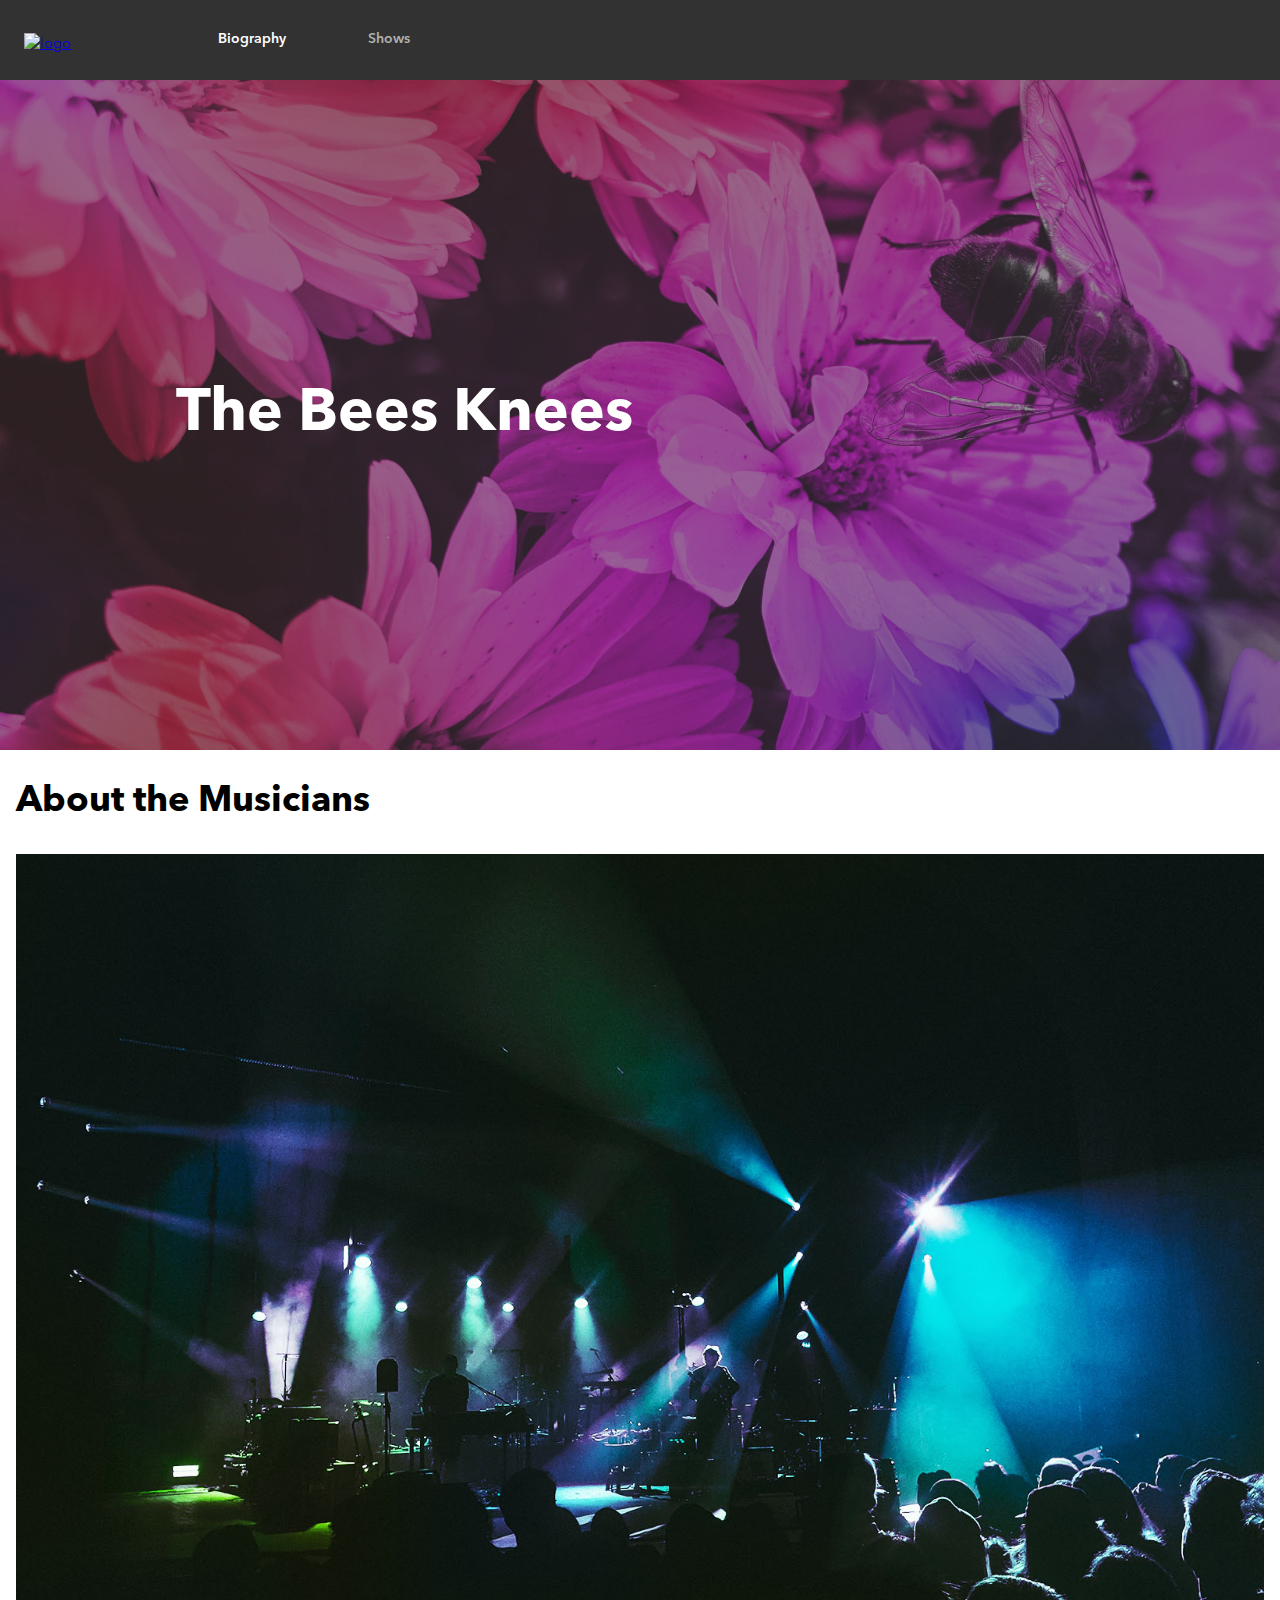
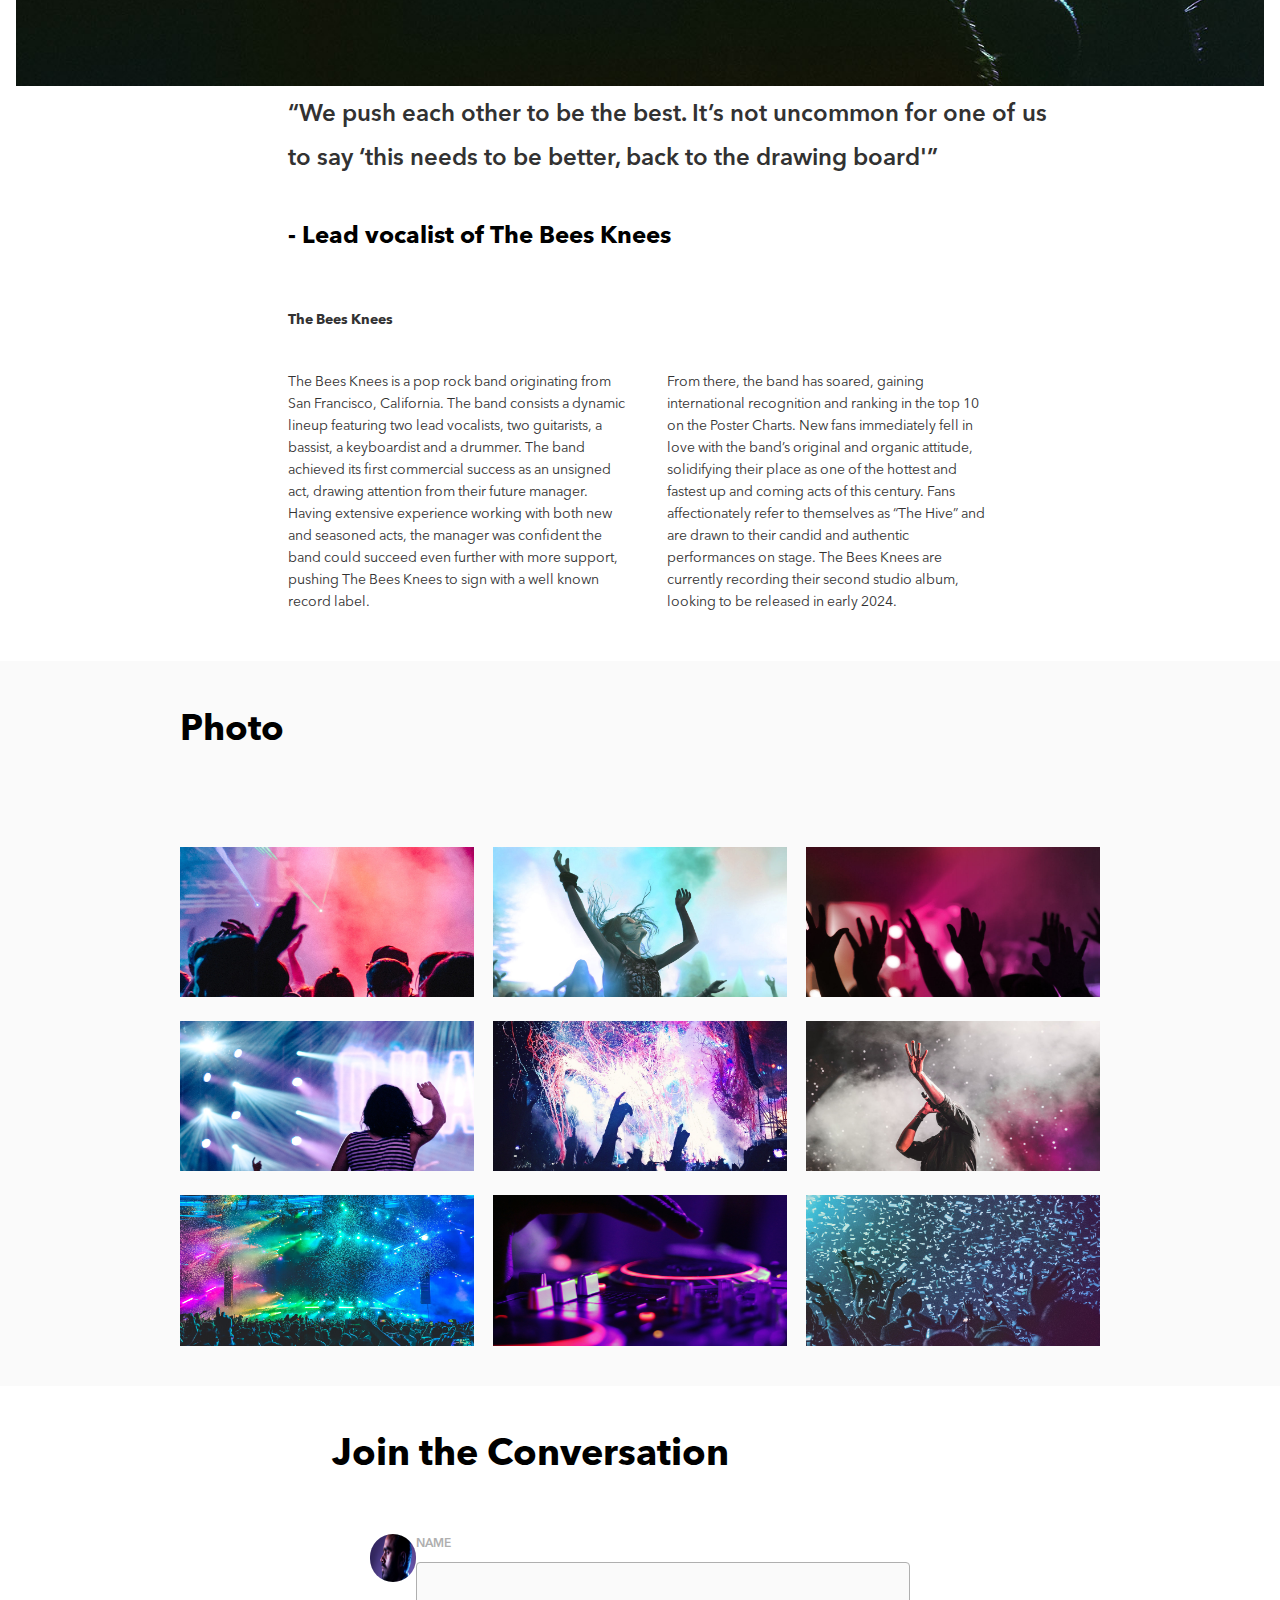
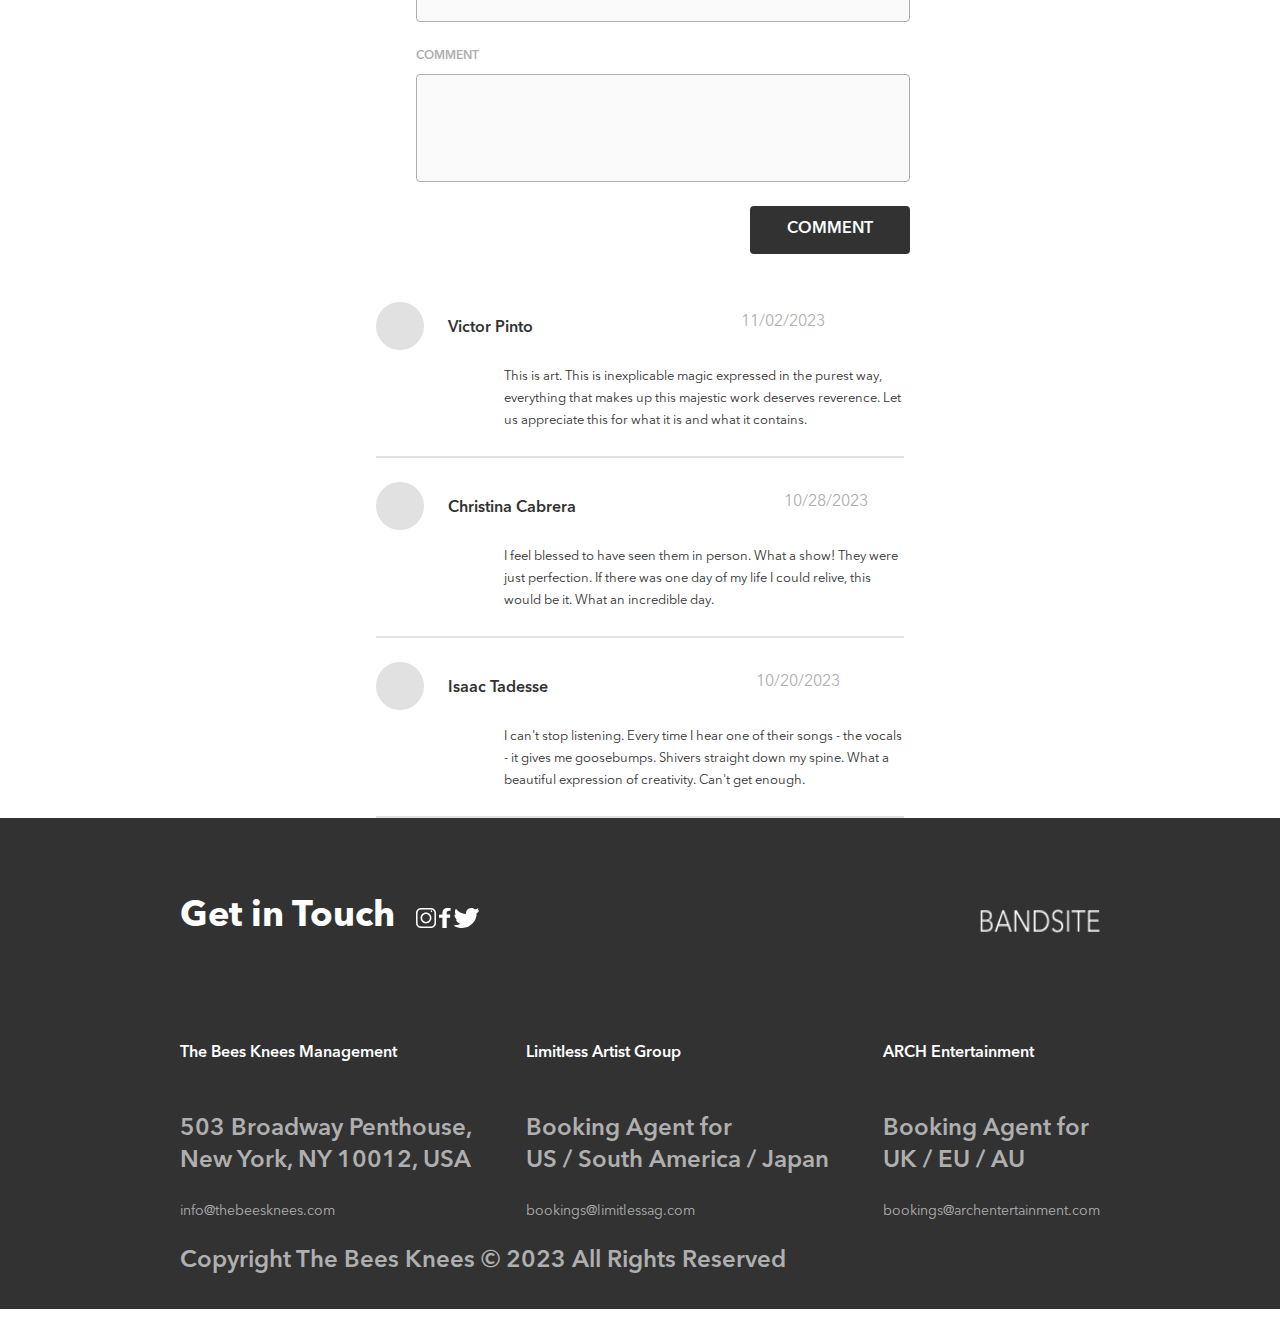
==== index.html @ bfeff634 "index page modified" ====
<!DOCTYPE html>
<html lang="en">
<head>
    <meta charset="UTF-8">
    <meta name="viewport" content="width=device-width, initial-scale=1.0">
    <link rel="stylesheet" href="./Styles/bio.css">
    <title>BANDSITE</title>
</head>
<body>
<!--nav content starts-->
<header class="header">
    <div class="header__navbar">
        <a href="./index.html" class="header__navbar-logo">
            <img class="header__navbar-image" src="./assets/logo/Logo-bandsite.png" alt="logo">
        </a>  
        <ul class="header__nav-list">
            <li class="header__nav-list--item">
                <a class="header__nav-list--link" id="active" href="./index.html">Biography</a>
            </li>                    
           <li class="header__nav-list--item">
                <a class="header__nav-list--link" href="./pages/shows.html">Shows</a>
            </li>           
        </ul>
    </div>
</header>  
<!--nav content ends-->
<!-- Hero Section Starts-->
    <section class="hero">
        <div class="hero__container">
            <h1 class="hero__tittle">The Bees Knees</h1> 
        </div>
    </section>
    <!-- Hero Section Ends-->

    <!--About the Musicians starts-->
    <article class="about">   
        <h2 class="about__tittle">About the Musicians</h2>
        <div class="about__image-box">
            <img class="about__image" src="./Assets/Images/band.jpg" alt="band in concert">
        </div>
        <h3 class="about__quote">“We push each other to be the best. It’s not uncommon for one of us to say ‘this needs to be better, back to the drawing
            board'”</h3>
        <h3 class="about__quote-author"> - Lead vocalist of The Bees Knees</h3> 
        <h3 class="about__main">The Bees Knees</h3>
        <div class="about__story-box">
            <h4 class="about__story-one">The Bees Knees is a pop rock band originating from San Francisco, California. The band consists a dynamic lineup
                featuring two lead vocalists, two guitarists, a bassist, a keyboardist and a drummer. The band achieved its first
                commercial success as an unsigned act, drawing attention from their future manager. Having extensive experience working
                with both new and seasoned acts, the manager was confident the band could succeed even further with more support,
                pushing The Bees Knees to sign with a well known record label.</h3>
            
            <h4 class="about__story-two">From there, the band has soared, gaining international recognition and ranking in the top 10 on the Poster Charts. New
                fans immediately fell in love with the band’s original and organic attitude, solidifying their place as one of the
                hottest and fastest up and coming acts of this century. Fans affectionately refer to themselves as “The Hive” and are
                drawn to their candid and authentic performances on stage. The Bees Knees are currently recording their second studio
                album, looking to be released in early 2024.</h3>
        </div> 
    </article>
    <!--About the Musicians ends-->

    <!--Photo photo Starts-->
    <section class="photo">
            <h2 class="photo__header">Photo</h2>
            <div class="photo__pics">
                <img class="photo__pics-item" src="./Assets/Images/Photo-gallery-1.jpg" alt="image 1">
                <img class="photo__pics-item" src="./Assets/Images/Photo-gallery-2.jpg" alt="image 2">
                <img class="photo__pics-item" src="./Assets/Images/Photo-gallery-3.jpg" alt="image 3">
                <img class="photo__pics-item" src="./Assets/Images/Photo-gallery-4.jpg" alt="image 4">
                <img class="photo__pics-item" src="./Assets/Images/Photo-gallery-5.jpg" alt="image 5">
                <img class="photo__pics-item" src="./Assets/Images/Photo-gallery-6.jpg" alt="image 6">
                <img class="photo__pics-item" src="./Assets/Images/Photo-gallery-7.jpg" alt="image 7">
                <img class="photo__pics-item" src="./Assets/Images/Photo-gallery-8.jpg" alt="image 8">
                <img class="photo__pics-item" src="./Assets/Images/Photo-gallery-9.jpg" alt="image 9">
              </div>
    </section>
    <!--Photo photo Ends-->

    <!-- comment-content-start -->

    <section class="comment">
        <h1 class="comment__title">Join the Conversation</h1>
        <div class="comment__name-box">  
            <img class="comment__photo" src="./Assets/Images/Mohan-muruge.jpg" alt="">
                <form class="comment__input-box">        
                    <h4 class="comment__input-box--text">NAME</h4>
                        <textarea class="comment__text-box comment__text-box--one"  name="name" rows="10" cols="50" placeholder="Enter your name">   
                        </textarea>         
                    <h4 class="comment__input-box--text">COMMENT</h4>                   
                        <textarea class="comment__text-box comment__text-box--two" name="comment" rows="10" cols="50" placeholder="Add a new comment">                          
                        </textarea>              
                    <button class="comment__button">COMMENT</button>              
                </form>
            </div>  
            <div class="comment__section"></div>
        </section>

    <!-- comment-content-end -->

    <!--Footer starts-->
    <footer class="footer">
        <div class="footer__main">
            <h2 class="footer__tittle"> Get in Touch </h2>

            <div class="footer__icon">
                <a href="www.instagram.com"><img src="./Assets/Icons/SVG/Icon-instagram.svg" alt="instagram"></a>
                <a href="www.facebook.com"><img src="./Assets/Icons/SVG/Icon-facebook.svg" alt="facebook"></a>
                <a href="www.twitter.com"><img src="./Assets/Icons/SVG/Icon-twitter.svg" alt="twitter"></a>
            </div>
            <a href="./index.html"><img class="footer__logo" src="./Assets/Logo/Logo-bandsite.png" alt="Bandsite Logo"></a>
        </div>
        <section class="footer__contact-box">
            <div class="footer__contact--details">
                <h3 class="footer__contact--details__name">The Bees Knees Management</h3> 
                <h3 class="footer__contact--details__address">503 Broadway Penthouse,<br>New York, NY 10012, USA</h3>
                <a class="footer__contact--details__email" href="mailto:info@thebeesknees.com">info@thebeesknees.com</a>
            </div>
         
            <div class="footer__contact--details">
                <h3 class="footer__contact--details__name">Limitless Artist Group</h3> 
                <h3 class="footer__contact--details__address">Booking Agent for<br>US / South America / Japan</h3>
                <a class="footer__contact--details__email" href="mailto:bookings@limitlessag.com">bookings@limitlessag.com</a>
            </div>

            <div class="footer__contact--details">
                <h3 class="footer__contact--details__name">ARCH Entertainment</h3> 
                <h3 class="footer__contact--details__address">Booking Agent for<br>UK / EU / AU</h3>
                <a class="footer__contact--details__email" href="mailto:bookings@archentertainment.com">bookings@archentertainment.com</a>
            </div>
        </section>
        <h3 class="footer__copyright">Copyright The Bees Knees © 2023 All Rights Reserved</h3>
    </footer>
    <!--Footer ends-->
        <script src="./scripts/index-page.js"></script>
</body>
</html>
---- Styles/bio.css ----
@font-face {
  font-family: "Avenir";
  src: url("./../Assets/Font/AvenirNextLTPro-Regular.otf") format("truetype");
  font-weight: 400;
}
@font-face {
  font-family: "Avenir";
  src: url("./../Assets/Font/AvenirNextLTPro-Demi.otf") format("truetype");
  font-weight: 600;
}
@font-face {
  font-family: "Avenir";
  src: url("./../Assets/Font/AvenirNextLTPro-Bold.otf") format("truetype");
  font-weight: 700;
}
.about {
  margin: 0 1rem;
}
.about__title {
  font-family: "Avenir";
  font-weight: 700;
  font-size: 1.5rem;
  padding: 1.5rem 1rem 1rem 1rem;
  line-height: 2rem;
}
.about__image-container {
  height: 45.2vw;
  margin: 0 0 1.5rem 0;
}
.about__image {
  height: 100%;
  width: 100%;
}
.about__quote {
  font-family: "Avenir";
  font-weight: "700";
  font-size: 0.875rem;
  line-height: 1.375rem;
  margin: 0 0 2rem 0;
}
.about__quote-author {
  font-family: "Avenir";
  font-weight: 400;
  margin: 0 0 2.5rem 0;
}
.about__main {
  font-family: "Avenir";
  font-weight: 600;
  font-size: 0.875rem;
  line-height: 1.375rem;
  margin: 0 0 1.5rem 0;
}
.about__story-one {
  font-family: "Avenir";
  font-weight: 400;
  line-height: 1.125rem;
  font-size: 0.8125rem;
  margin: 0 0 1.5rem 0;
}
.about__story-two {
  font-family: "Avenir";
  font-weight: 400;
  line-height: 1.125rem;
  font-size: 0.8125rem;
  margin: 0 0 2.5rem 0;
}

@media (min-width: 768px) {
  .about {
    margin: 0 1rem;
  }
  .about__title {
    font-family: "Avenir";
    color: #323232;
    font-weight: 700;
    font-size: 2.25rem;
    padding: 1.5rem 1rem 1rem 1rem;
  }
  .about__image-container {
    height: 46.8vw;
    margin: 0 0 1.5rem 0;
  }
  .about__quote {
    font-family: "Avenir";
    font-weight: "700";
    font-size: 1.5rem;
    color: #323232;
    line-height: 2.75rem;
    margin: 0 0 2rem 0;
  }
  .about__quote-author {
    font-family: "Avenir";
    font-weight: 600;
    margin: 0 0 2.5rem 0;
  }
  .about__main {
    font-family: "Avenir";
    font-weight: 700;
    color: #323232;
    margin: 0rem 0rem 1.5rem 0rem;
  }
  .about__story-box {
    display: flex;
  }
  .about__story-one {
    font-family: "Avenir";
    font-weight: 400;
    line-height: 1.375rem;
    font-size: 0.875rem;
    color: #323232;
    margin: 0 1.5rem 2.5rem 0;
  }
  .about__story-two {
    font-family: "Avenir";
    font-weight: 400;
    line-height: 1.375rem;
    font-size: 0.875rem;
    color: #323232;
    margin: 0 0 2.5rem 0;
  }
}
@media (min-width: 1280px) {
  .about {
    margin: 0 1rem;
  }
  .about__title {
    font-family: "Avenir";
    font-weight: 700;
    font-size: 2.25rem;
    padding: 3rem 0rem 3rem 10rem;
  }
  .about__image-container {
    height: 32.1vw;
    margin: 0 17rem 3.5rem 17rem;
  }
  .about__quote {
    font-family: "Avenir";
    font-weight: "700";
    font-size: 1.5rem;
    line-height: 2.75rem;
    margin: 0 0 2.5rem 17rem;
    width: 60vw;
  }
  .about__quote-author {
    font-family: "Avenir";
    font-weight: 700;
    margin: 0 0 3.5rem 17rem;
  }
  .about__main {
    font-family: "Avenir";
    font-weight: 700;
    margin: 0 0 2.5rem 17rem;
  }
  .about__story-box {
    display: flex;
    margin: 0rem 17rem 3rem 17rem;
  }
  .about__story-one {
    font-family: "Avenir";
    font-weight: 400;
    line-height: 1.375rem;
    font-size: 0.875rem;
    margin: 0rem 2.5rem 0rem 0rem;
  }
  .about__story-two {
    font-family: "Avenir";
    font-weight: 400;
    line-height: 1.375rem;
    font-size: 0.875rem;
    margin: 0rem;
  }
}
html {
  box-sizing: border-box;
  font-size: 100%;
}

*,
*::before *::after {
  box-sizing: inherit;
}

body {
  margin: 0;
  padding: 0;
  font-family: "Avenir";
  font-size: 0.8125rem;
  line-height: 1.125rem;
  font-weight: 400;
}
@media (min-width: 768px) {
  body {
    margin: 0;
    padding: 0;
    font-family: "Avenir";
    font-size: 0.875rem;
    line-height: 22px;
    font-weight: 400;
  }
}

h1 {
  font-size: 1.5rem;
  line-height: 2rem;
  font-weight: 700;
}
@media (min-width: 768px) {
  h1 {
    font-size: 3.75rem;
    line-height: 4.25rem;
    font-weight: 700;
  }
}

h2 {
  font-size: 1.5rem;
  line-height: 2rem;
  font-weight: 700;
}
@media (min-width: 768px) {
  h2 {
    font-size: 2.25rem;
    line-height: 2.75rem;
    font-weight: 700;
  }
}

h3 {
  font-size: 0.875rem;
  line-height: 1.375rem;
  font-weight: 600;
}
@media (min-width: 768px) {
  h3 {
    font-size: 1.5rem;
    line-height: 2rem;
    font-weight: 600;
  }
}

footer {
  font-size: 0.8125rem;
  line-height: 1.125rem;
  font-weight: 400;
}
@media (min-width: 768px) {
  footer {
    font-size: 0.875rem;
    line-height: 1.25rem;
    font-weight: 400;
  }
}

.header__navbar {
  font-family: "Avenir";
  font-weight: 400;
  background-color: #323232;
  width: 100vw;
  height: 5rem;
  display: flex;
  flex-direction: column;
  justify-content: center;
  align-items: center;
}
.header__navbar-logo {
  margin-top: 1rem;
  display: flex;
  justify-content: center;
}
.header__navbar-image {
  width: 7.5rem;
  margin-top: 0.5rem;
}
.header__nav-list {
  list-style: none;
  display: flex;
  font-family: "Avenir";
  font-weight: 600;
  flex-direction: row;
  justify-content: space-around;
  margin-top: 0.5rem;
  width: 100%;
}
.header__nav-list--item {
  width: 50vw;
  text-align: center;
  border-bottom: 0.2125rem solid transparent;
}
.header__nav-list--item #active {
  color: #FFFFFF;
  border-bottom: 0.3 0.125rem solid #FFFFFF;
}
.header__nav-list--link {
  text-decoration: none;
  display: block;
  margin-top: 1.32rem;
  color: #AFAFAF;
}
.header__nav-list--link:hover {
  border-bottom: 0.3125rem solid #FFFFFF;
}

@media (min-width: 768px) {
  .header__navbar {
    flex-direction: row;
  }
  .header__navbar-logo {
    margin-top: 0rem;
  }
  .header__navbar-image {
    width: 7.5rem;
    margin-bottom: 0rem;
    margin-left: 1.5rem;
  }
  .header__nav-list {
    justify-content: left;
    align-items: center;
  }
  .header__nav-list--item {
    display: flex;
    align-items: center;
    text-align: center;
    height: 5rem;
    width: 5rem;
    margin-left: 3.5rem;
  }
  .header__nav-list--link {
    width: 5rem;
    display: block;
    margin-top: 0.7125rem;
    padding-top: 1.5rem;
    padding-bottom: 1.4rem;
    border-bottom: 0.413rem solid transparent;
  }
}
@media (min-width: 1280px) {
  .header--image {
    margin-left: 11.35rem;
    margin-right: 1.68rem;
  }
  .header__nav-list--item {
    margin-left: 1.77rem;
    margin-right: 1.79rem;
  }
  .header__nav-list--link {
    border-bottom: 0.47rem solid transparent;
  }
}
.footer {
  background-color: #323232;
  color: #FFFFFF;
  padding: 0 1rem;
  font-family: "Avenir";
  font-weight: 400;
  font-size: 0.8125rem;
  line-height: 1.125rem;
}
.footer__title {
  font-family: "Avenir";
  font-weight: 700;
  font-size: 1.5rem;
  line-height: 2rem;
  padding: 2rem 0 1.5rem 0;
}
.footer__icon {
  padding-bottom: 2rem;
}
.footer__icon-link {
  margin-right: 1.6rem;
}
.footer__logo {
  display: none;
}
.footer__contact--details__name {
  font-size: 0.875rem;
  line-height: 1.375rem;
  padding-bottom: 1.25rem;
}
.footer__contact--details__address, .footer__contact--details__email {
  color: #AFAFAF;
  text-decoration: none;
  margin-bottom: 1.25rem;
}
.footer__copyright {
  color: #AFAFAF;
  padding-bottom: 2rem;
}

@media (min-width: 768px) {
  .footer {
    padding: 0 1.5rem;
    font-size: 0.875rem;
    line-height: 1.25rem;
  }
  .footer__main {
    display: flex;
    justify-content: space-between;
    align-items: center;
  }
  .footer__tittle {
    font-size: 2.25rem;
    line-height: 2.75rem;
    padding: 3rem 0 3.5rem 0;
  }
  .footer__icon {
    padding: 0 8rem 0 0;
    position: relative;
  }
  .footer__icon-link {
    margin-right: 2rem;
  }
  .footer__logo {
    display: inherit;
    height: 1.5rem;
    width: 7.5rem;
  }
  .footer__contact-box {
    display: flex;
    justify-content: space-between;
  }
  .footer__contact--details__name {
    font-size: 1rem;
    line-height: 1.5rem;
    padding-bottom: 1.5rem;
  }
  .footer__contact--details__address {
    padding-bottom: 0.25rem;
  }
  .footer__contact--details__email {
    margin-bottom: 2.5rem;
  }
}
@media (min-width: 1280px) {
  .footer {
    padding: 0 11.25rem;
  }
  .footer__icon {
    padding-right: 30rem;
  }
}
.hero {
  width: 100vw;
  height: 12rem;
  background-image: url("./../Assets/Images/hero-bio.jpg");
  background-size: cover;
  background-position: center;
  background-repeat: no-repeat;
  display: flex;
  justify-content: left;
  align-content: center;
}
.hero__container {
  width: inherit;
  height: inherit;
  background-color: rgba(50, 50, 50, 0.5);
  display: flex;
  align-items: center;
}
.hero__tittle {
  font-size: 1.5rem;
  line-height: 2rem;
  padding: 1rem;
  color: #FFFFFF;
  width: 13rem;
}

@media (min-width: 768px) {
  .hero {
    height: 25rem;
  }
  .hero__tittle {
    font-size: 3.75rem;
    line-height: 4.25rem;
    width: 31.75rem;
  }
}
@media (min-width: 1280px) {
  .hero {
    height: 41.875rem;
  }
  .hero__tittle {
    padding-left: 11rem;
  }
}
.photo {
  background-color: #FAFAFA;
  padding: 0 1rem;
}
.photo__header {
  font-family: "Avenir";
  font-weight: 700;
  font-size: 1.5rem;
  line-height: 2rem;
  padding: 2rem 0 1rem 0;
}
.photo__pics {
  display: flex;
  flex-direction: column;
  padding-bottom: 1.5rem;
}
.photo__pics-item {
  height: 50.625vw;
  width: 100%;
  padding: 0.5rem 0;
}

@media (min-width: 768px) {
  .photo {
    padding: 0 1.5rem;
  }
  .photo__header {
    font-size: 2.25rem;
    line-height: 2.75rem;
    padding-bottom: 2rem;
  }
  .photo__pics {
    flex-direction: row;
    flex-wrap: wrap;
    justify-content: space-between;
    align-items: center;
  }
  .photo__pics-item {
    height: 16.40625vw;
    width: calc(33% - 10px);
    padding: 0 0 1.5rem 0;
  }
}
@media (min-width: 1280px) {
  .photo {
    padding: 0 11.25rem;
  }
  .photo__header {
    padding: 3rem 0 4rem 0;
  }
  .photo__pics {
    padding-bottom: 1rem;
  }
  .photo__pics-item {
    height: 11.7363vw;
  }
}
/* mobile-styling-start */
.comment {
  background-color: #FFFFFF;
  margin: 0 1rem 0 1rem;
}
.comment__title {
  font-family: "Avenir";
  font-weight: 700;
  font-size: 1.5rem;
  margin: 2rem 0 2.5rem;
}
.comment__photo {
  width: 3rem;
  height: 3rem;
  border-radius: 2rem;
  margin-top: 1rem;
  margin-right: 1rem;
}
.comment__name-box {
  display: flex;
  justify-content: space-between;
  border-bottom: 1px solid #E1E1E1;
  border-radius: 0.25rem;
}
.comment__input-box {
  display: flex;
  flex-direction: column;
}
.comment__input-box--text {
  font-family: "Avenir";
  font-weight: 400;
  color: #AFAFAF;
  font-size: 0.75rem;
  line-height: 1.25rem;
  margin: 0 0 0.5rem 0;
}
.comment__text-box {
  font-family: "Avenir";
  font-weight: 400;
  font-size: 0.8125rem;
  border: 1px solid #323232;
  border-radius: 0.25rem;
  width: 14rem;
  background-color: #FAFAFA;
  border-color: #AFAFAF;
  resize: none;
}
.comment__text-box:focus {
  border: 1.5px solid #323232;
  outline-width: 0;
}
.comment__text-box--one {
  margin: 0 0 0.5rem 0;
  height: 2.5rem;
  padding: 0.625rem;
}
.comment__text-box--two {
  padding: 0.625rem 0.625rem 3.125rem 0.625rem;
  margin: 0 0 0.5rem 0;
  height: 5rem;
}
.comment__button {
  font-family: "Avenir";
  font-weight: 600;
  background-color: #323232;
  border-style: none;
  height: 2.5rem;
  border-radius: 0.25rem;
  color: #FFFFFF;
  text-align: center;
  width: 14rem;
  margin: 0 0 2rem 0;
  outline-width: 0;
  padding: 0;
}
.comment__button:hover {
  background-color: #000000;
}
.comment__default {
  border-bottom: 1px solid #E1E1E1;
}
.comment__header {
  display: flex;
  justify-content: space-between;
}
.comment__header--photo-one {
  height: 3rem;
  width: 3rem;
  background-color: #E1E1E1;
  background-size: cover;
  background-position: center;
  background-repeat: no-repeat;
  float: left;
  border-radius: 2rem;
  margin-top: 1.5rem;
}
.comment__header--name {
  color: #323232;
  font-family: "Avenir";
  font-weight: 600;
  font-size: 0.8125rem;
  padding: 1.75rem 0 0 1rem;
  margin: 0;
}
.comment__header--date {
  color: #AFAFAF;
  font-family: "Avenir";
  font-weight: 400;
  font-size: 0.8125rem;
  margin: 0;
  padding: 1.75rem 0 0 0;
}
.comment__text-box-main {
  display: flex;
}
.comment__text-box-main--comment {
  word-wrap: break-word;
  width: 96%;
  color: #323232;
  font-size: 0.8125rem;
  font-family: "Avenir";
  font-weight: 400;
  margin: 0;
  padding: 1rem 0 1.5rem 1rem;
}

/* mobile-styling-end */
/* tablet-styling-start */
@media (min-width: 768px) {
  .comment__title {
    font-size: 2.35rem;
    line-height: 2.75rem;
    margin: 3rem 0 3.5rem 0;
  }
  .comment__photo {
    width: 3.437rem;
    margin: 0rem;
  }
  .comment__name-box {
    display: flex;
    justify-content: center;
    border: none;
  }
  .comment__border-box {
    display: flex;
    justify-content: center;
  }
  .comment__border {
    width: 33rem;
    border: 1px solid #E1E1E1;
  }
  .comment__input-box {
    display: flex;
    flex-direction: column;
  }
  .comment__input-box--text {
    font-family: "Avenir";
    font-weight: 600;
    color: #AFAFAF;
    font-size: 0.75rem;
    line-height: 1.25rem;
    margin: 0 0 0.5rem 0;
  }
  .comment__text-box {
    font-family: "Avenir";
    font-weight: 400;
    font-size: 1rem;
    border: 1px solid #323232;
    border-radius: 0.25rem;
    width: 28.75rem;
    background-color: #FAFAFA;
    border-color: #AFAFAF;
    resize: none;
  }
  .comment__text-box:focus {
    border: 1px solid #323232;
    outline-width: 0;
  }
  .comment__text-box--one {
    margin: 0 0 1.5rem 0;
    height: 3rem;
    padding: 0.625rem 1rem 0 1rem;
  }
  .comment__text-box--two {
    padding: 0.625rem 1rem 0 1rem;
    height: 6rem;
    margin: 0 0 1.5rem 0;
  }
  .comment__button {
    font-family: "Avenir";
    font-weight: 600;
    font-size: 1rem;
    background-color: #323232;
    border-style: none;
    height: 3rem;
    border-radius: 0.25rem;
    color: #FFFFFF;
    text-align: center;
    width: 10rem;
    margin: 0 0 1.5rem 0;
    outline-width: 0;
    padding: 0;
    align-self: flex-end;
  }
  .comment__button:hover {
    background-color: #000000;
  }
  .comment__section {
    display: flex;
    flex-direction: column;
    align-items: center;
  }
  .comment__default {
    width: 528px;
  }
  .comment__header {
    position: relative;
    display: flex;
    justify-content: flex-start;
  }
  .comment__header--photo-one {
    position: absolute;
    height: 3rem;
    width: 3rem;
    background-size: cover;
    background-position: center;
    background-repeat: no-repeat;
    border-radius: 2rem;
    margin-top: 1.5rem;
  }
  .comment__header--name {
    color: #323232;
    font-family: "Avenir";
    font-weight: 600;
    font-size: 1rem;
    margin-left: 3.5rem;
  }
  .comment__header--date {
    color: #AFAFAF;
    font-family: "Avenir";
    font-weight: 400;
    font-size: 1rem;
    margin-left: 13rem;
  }
  .comment__text-box-main {
    display: flex;
    justify-content: flex-end;
    border-bottom: 1px solid #E1E1E1;
  }
  .comment__text-box-main--comment {
    color: #323232;
    width: 25rem;
  }
}
/* tablet-styling-end */
/* desktop-styling-start */
@media (min-width: 1280px) {
  .comment {
    background-color: #FFFFFF;
    margin: 0 10.5rem 0 10.5rem;
  }
  .comment__title {
    padding-left: 10.25rem;
  }
  .comment__photo {
    width: 2.9rem;
  }
}/*# sourceMappingURL=bio.css.map */
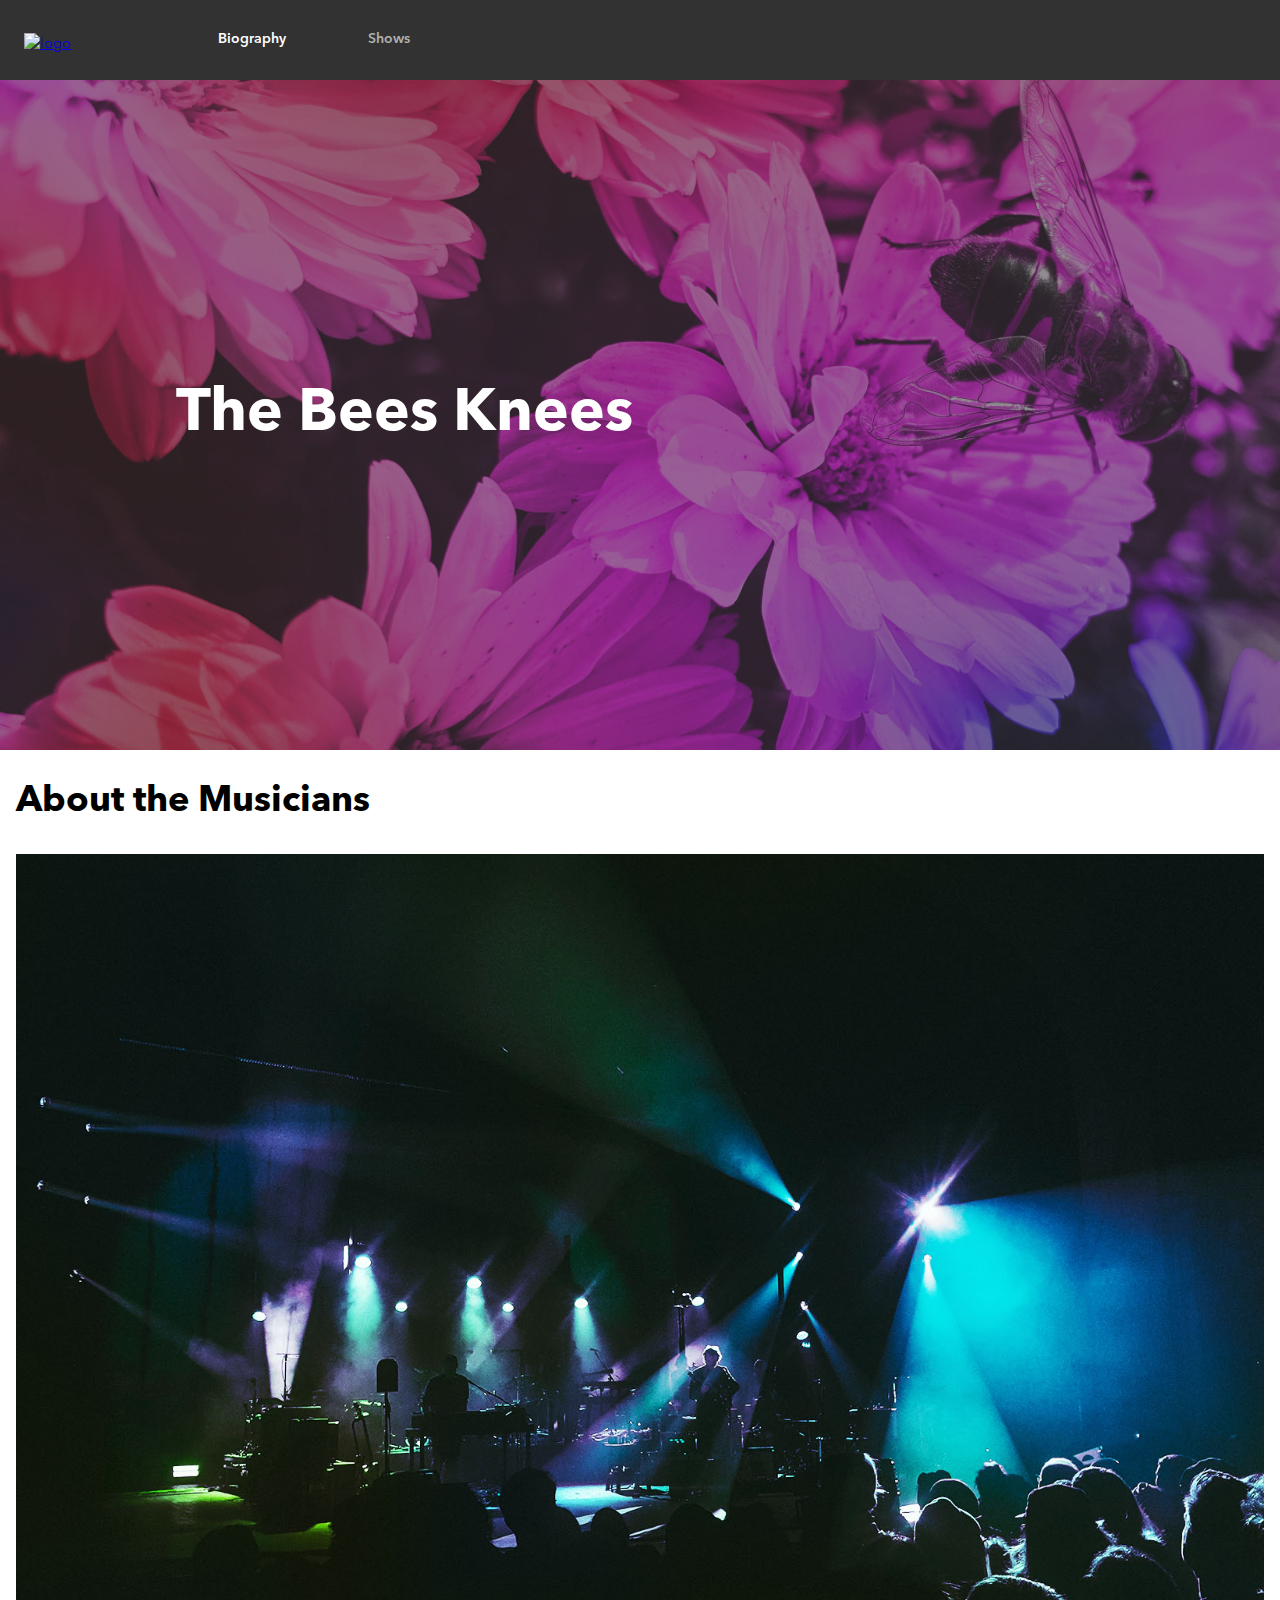
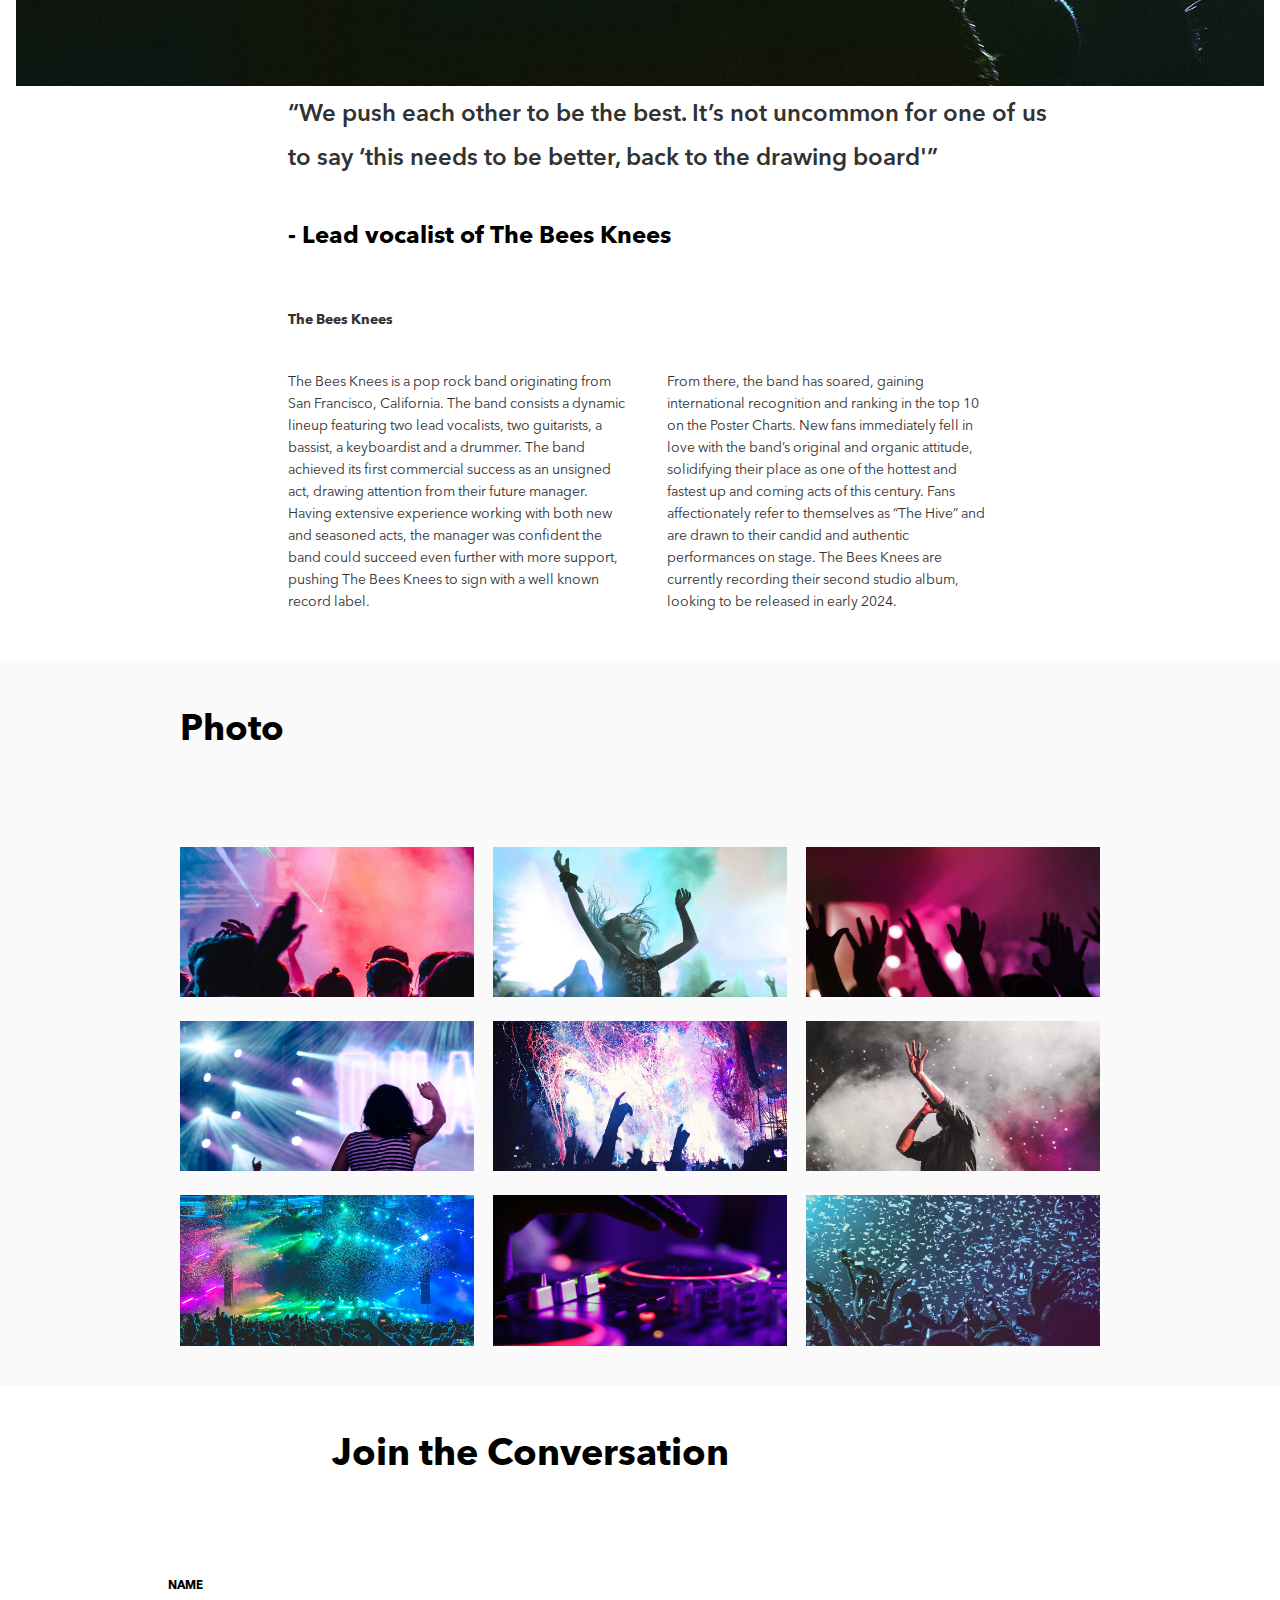
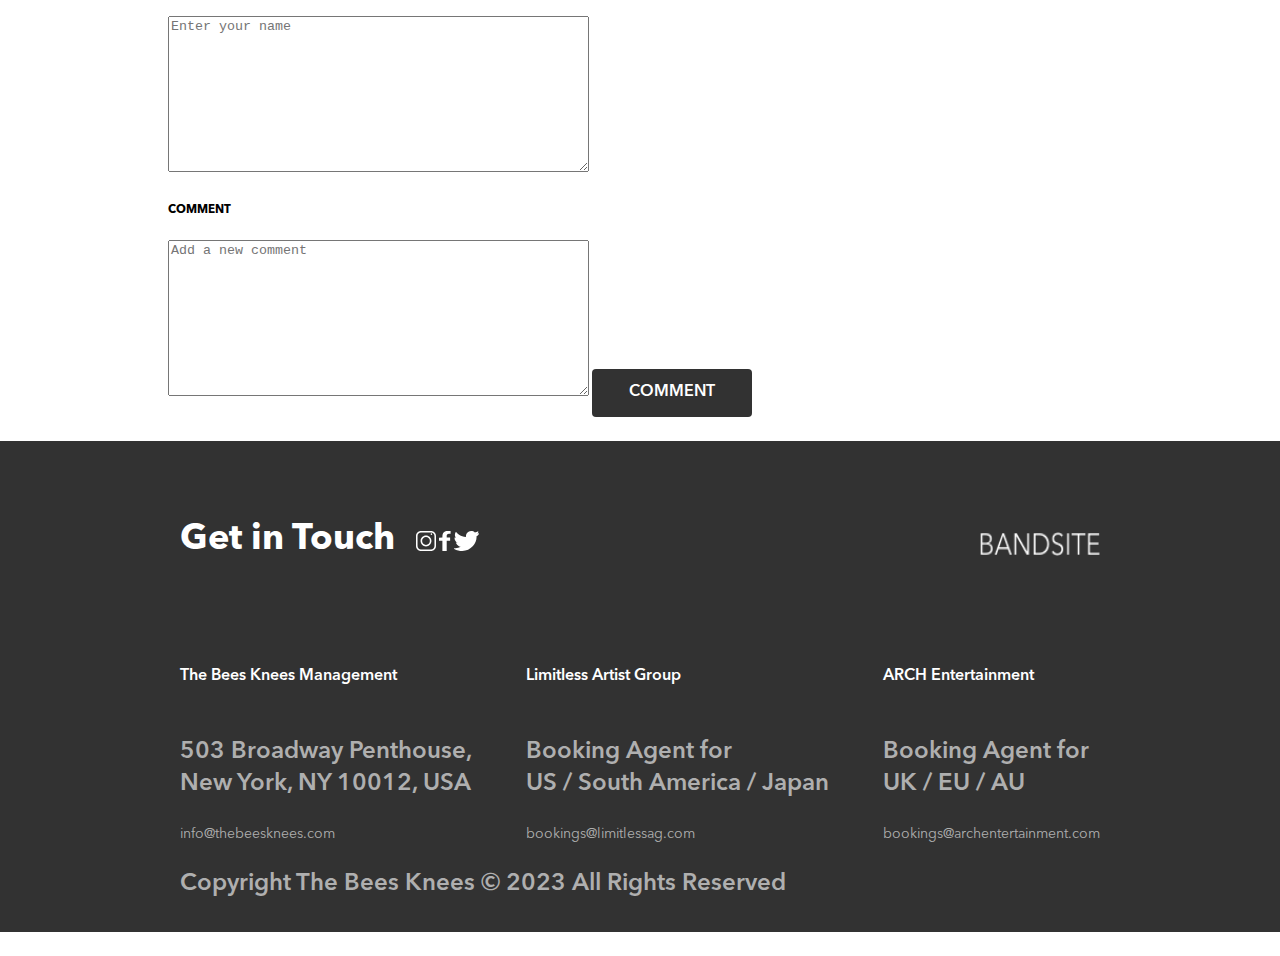
==== commit 41690640: "comment section modified" ====
--- a/index.html
+++ b/index.html
@@ -75,24 +75,34 @@
     </section>
     <!--Photo photo Ends-->
 
-    <!-- comment-content-start -->
+<!-- comment-content-start -->
 
-    <section class="comment">
+    <main class="comment">
+
         <h1 class="comment__title">Join the Conversation</h1>
-        <div class="comment__name-box">  
-            <img class="comment__photo" src="./Assets/Images/Mohan-muruge.jpg" alt="">
-                <form class="comment__input-box">        
-                    <h4 class="comment__input-box--text">NAME</h4>
-                        <textarea class="comment__text-box comment__text-box--one"  name="name" rows="10" cols="50" placeholder="Enter your name">   
-                        </textarea>         
-                    <h4 class="comment__input-box--text">COMMENT</h4>                   
-                        <textarea class="comment__text-box comment__text-box--two" name="comment" rows="10" cols="50" placeholder="Add a new comment">                          
-                        </textarea>              
-                    <button class="comment__button">COMMENT</button>              
+
+        <div class="comment__name-container">  
+
+                <img class="comment__image" src="./assets/images/Mohan-muruge.jpg" alt="">
+
+                <form class="comment__input-container">
+                    
+                    <h5 class="comment__input-container--text">NAME</h5>
+                    
+                    <textarea class="comment__text-container comment__text-container--one"  name="name" rows="10" cols="50"
+                    placeholder="Enter your name"></textarea>
+                    
+                    <h5 class="comment__input-container--text">COMMENT</h5>
+                    
+                    <textarea class="comment__text-container comment__text-container--two" name="comment" rows="10" cols="50"
+                    placeholder="Add a new comment"></textarea>
+                    
+                    <button class="comment__button">COMMENT</button>
+                    
                 </form>
             </div>  
-            <div class="comment__section"></div>
-        </section>
+            <div class="comment__default-comment"></div>
+    </main>
 
     <!-- comment-content-end -->
 
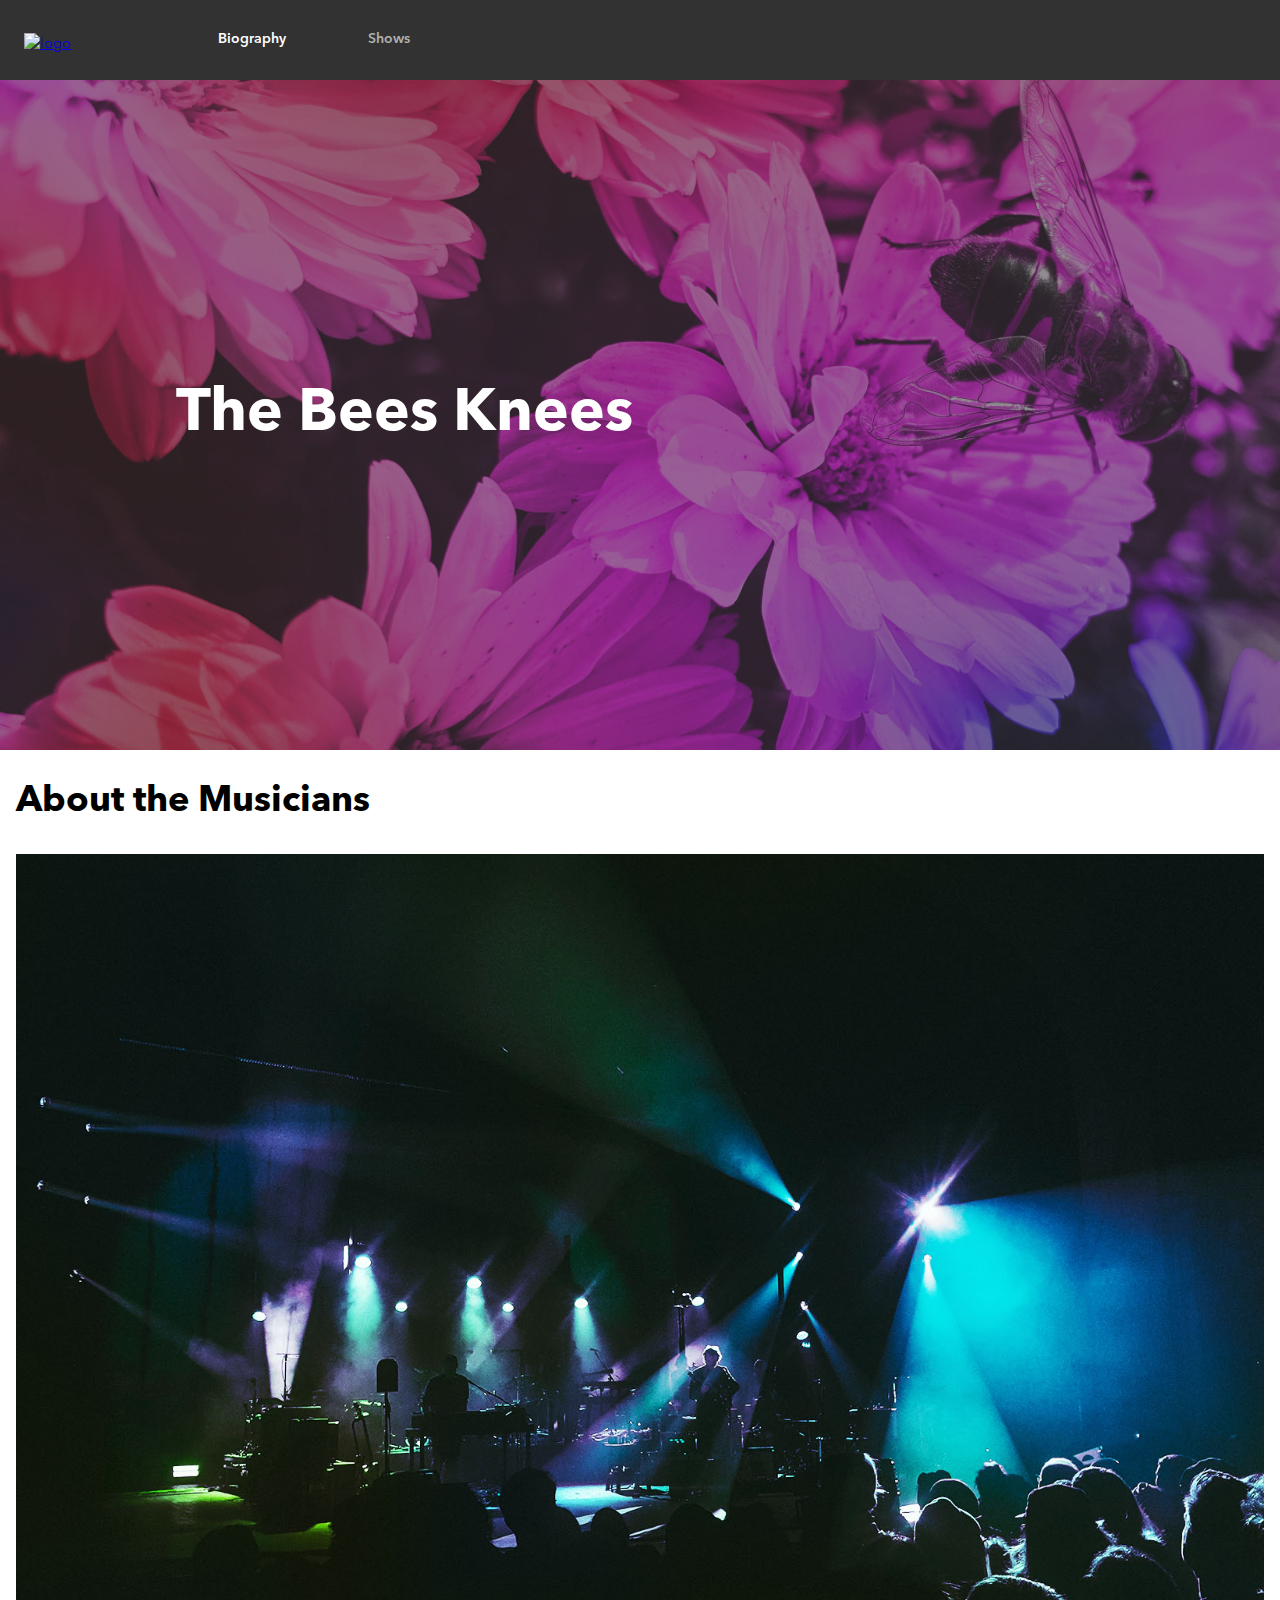
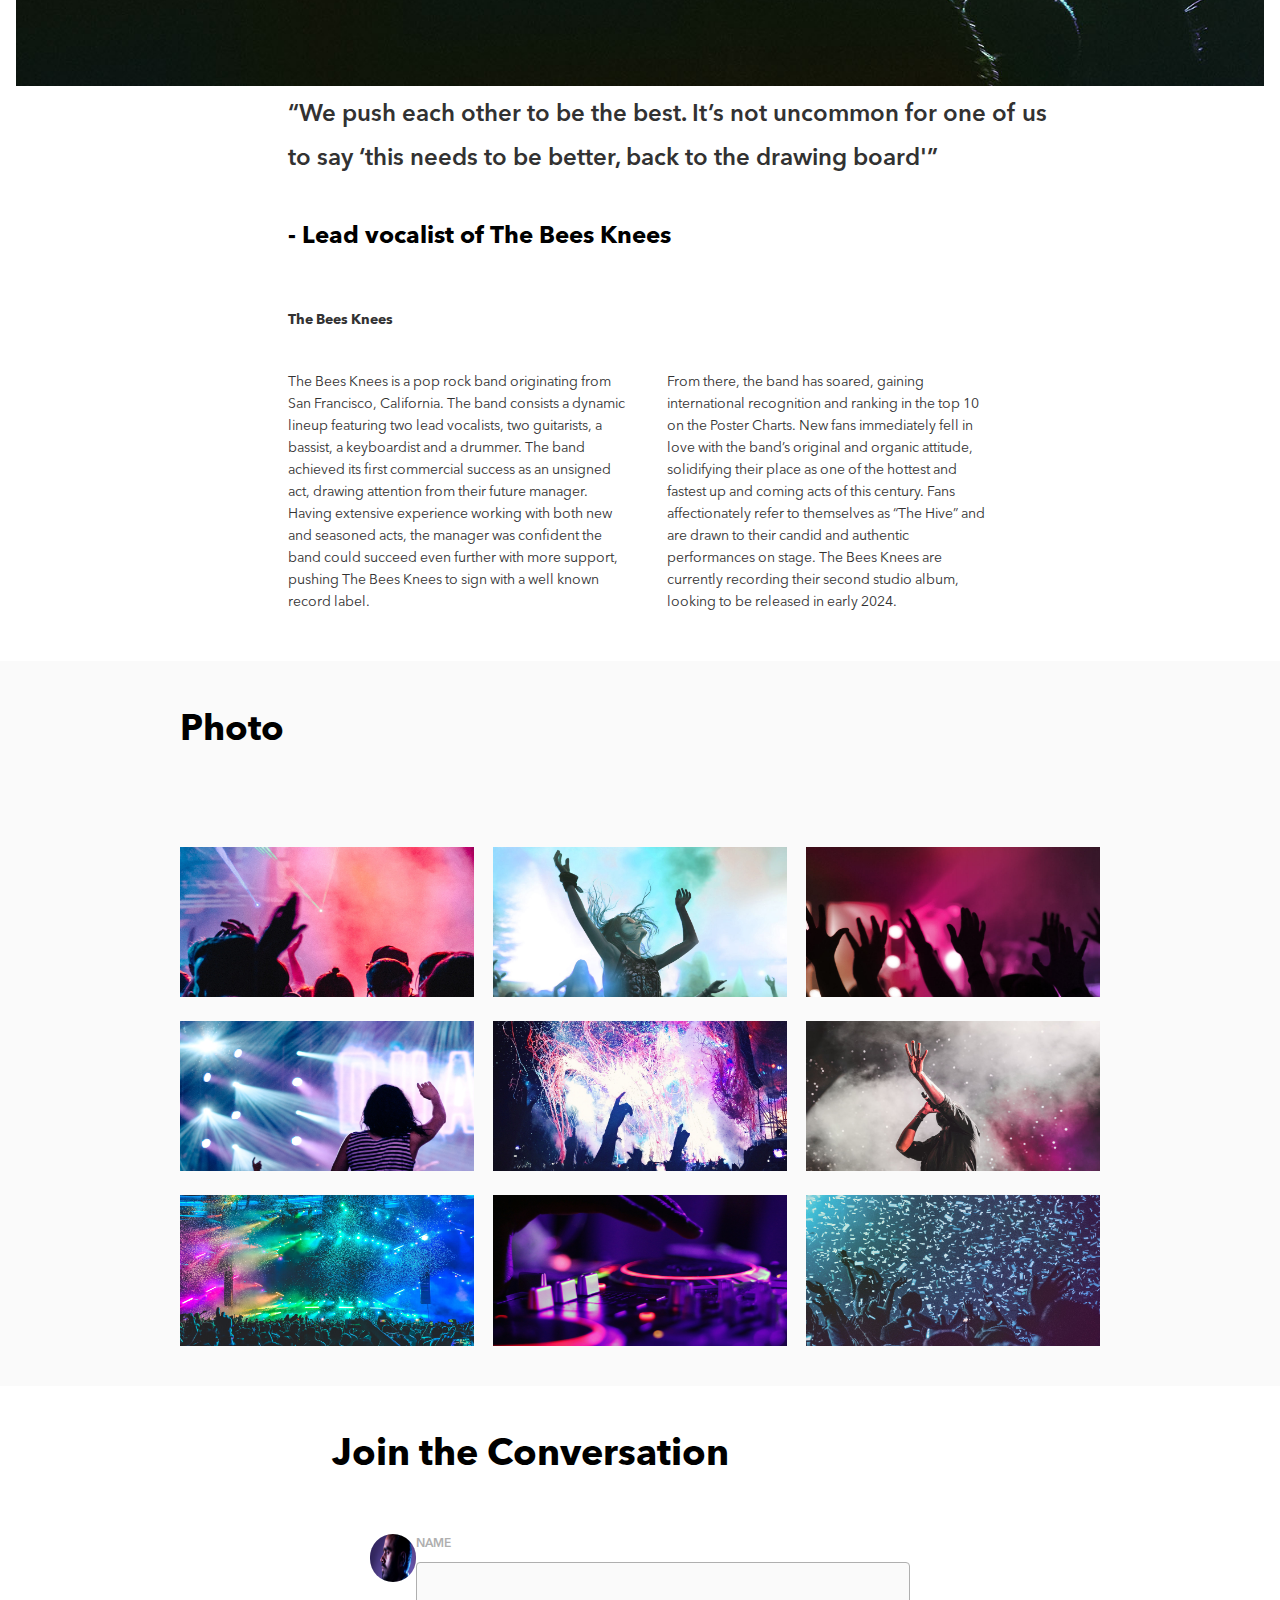
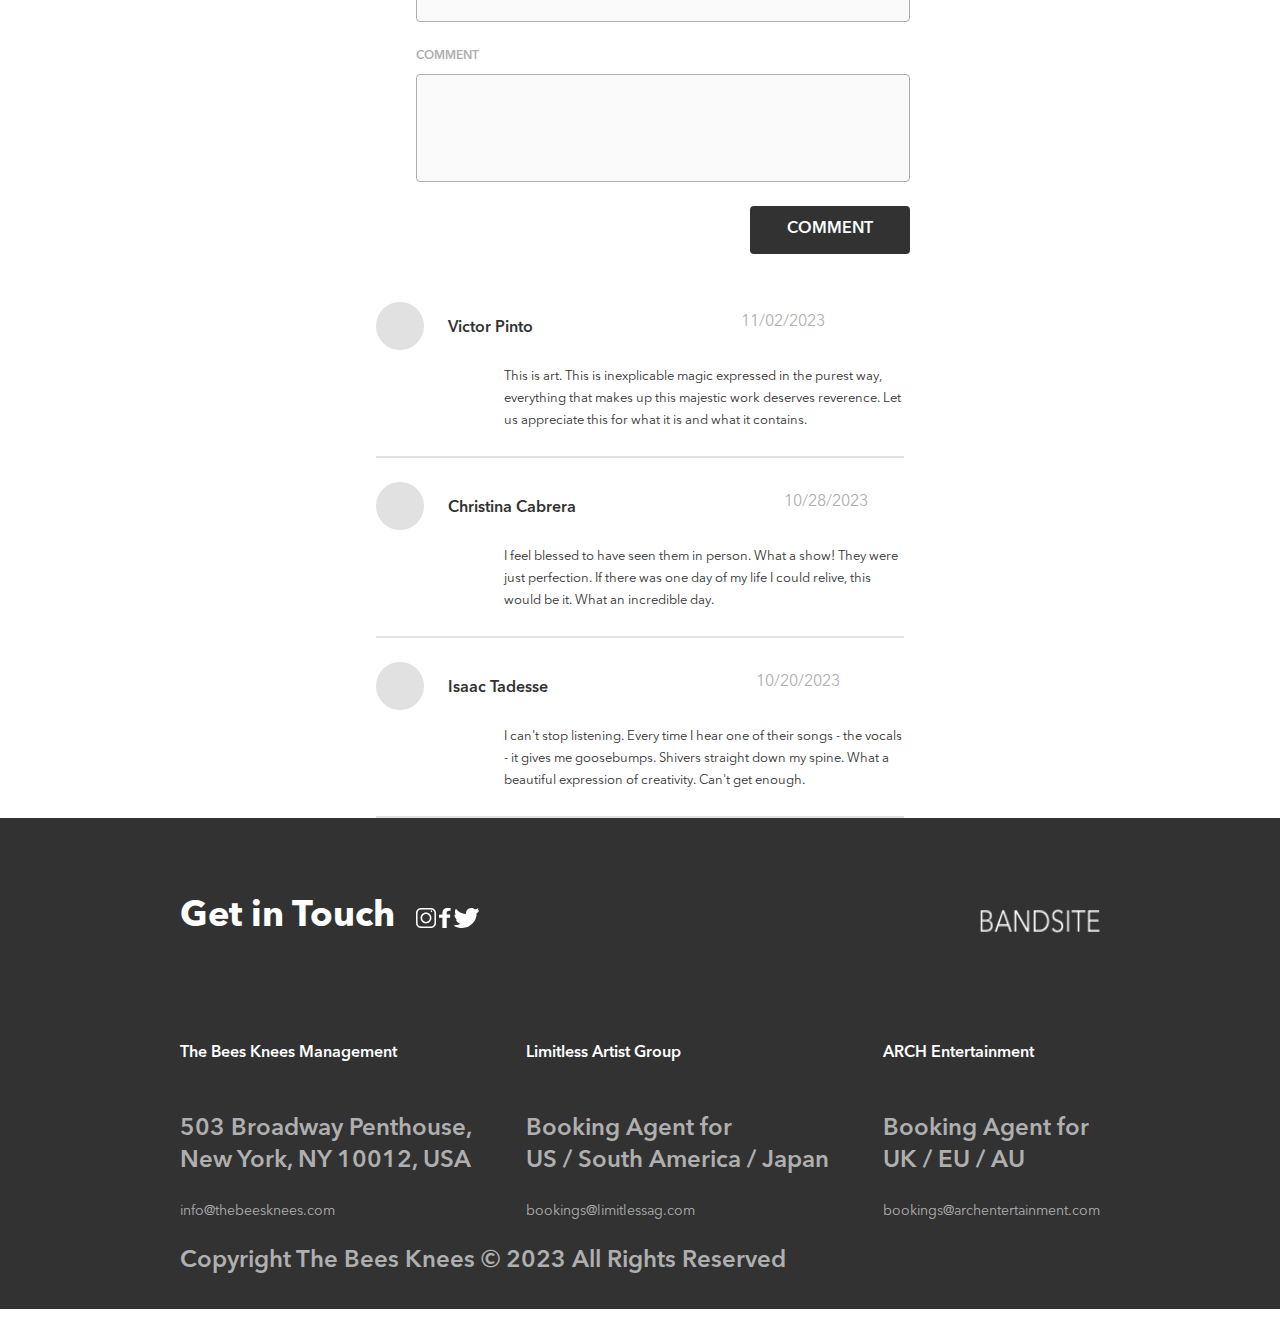
==== commit 45f66727: "band-site api created" ====
--- a/index.html
+++ b/index.html
@@ -75,36 +75,25 @@
     </section>
     <!--Photo photo Ends-->
 
-<!-- comment-content-start -->
-
-    <main class="comment">
-
+ <section class="comment">
         <h1 class="comment__title">Join the Conversation</h1>
-
-        <div class="comment__name-container">  
-
-                <img class="comment__image" src="./assets/images/Mohan-muruge.jpg" alt="">
-
-                <form class="comment__input-container">
-                    
-                    <h5 class="comment__input-container--text">NAME</h5>
-                    
-                    <textarea class="comment__text-container comment__text-container--one"  name="name" rows="10" cols="50"
-                    placeholder="Enter your name"></textarea>
-                    
-                    <h5 class="comment__input-container--text">COMMENT</h5>
-                    
-                    <textarea class="comment__text-container comment__text-container--two" name="comment" rows="10" cols="50"
-                    placeholder="Add a new comment"></textarea>
-                    
-                    <button class="comment__button">COMMENT</button>
-                    
+        <div class="comment__name-box">  
+            <img class="comment__photo" src="./Assets/Images/Mohan-muruge.jpg" alt="">
+                <form class="comment__input-box">        
+                    <h4 class="comment__input-box--text">NAME</h4>
+                        <textarea class="comment__text-box comment__text-box--one"  name="name" rows="10" cols="50" placeholder="Enter your name">   
+                        </textarea>         
+                    <h4 class="comment__input-box--text">COMMENT</h4>                   
+                        <textarea class="comment__text-box comment__text-box--two" name="comment" rows="10" cols="50" placeholder="Add a new comment">                          
+                        </textarea>              
+                    <button class="comment__button">COMMENT</button>              
                 </form>
-            </div>  
-            <div class="comment__default-comment"></div>
-    </main>
+        </div>  
+        <div class="comment__section"></div>
+    </section>
 
     <!-- comment-content-end -->
+
 
     <!--Footer starts-->
     <footer class="footer">
--- a/Styles/bio.css
+++ b/Styles/bio.css
@@ -12,163 +12,6 @@
   font-family: "Avenir";
   src: url("./../Assets/Font/AvenirNextLTPro-Bold.otf") format("truetype");
   font-weight: 700;
-}
-.about {
-  margin: 0 1rem;
-}
-.about__title {
-  font-family: "Avenir";
-  font-weight: 700;
-  font-size: 1.5rem;
-  padding: 1.5rem 1rem 1rem 1rem;
-  line-height: 2rem;
-}
-.about__image-container {
-  height: 45.2vw;
-  margin: 0 0 1.5rem 0;
-}
-.about__image {
-  height: 100%;
-  width: 100%;
-}
-.about__quote {
-  font-family: "Avenir";
-  font-weight: "700";
-  font-size: 0.875rem;
-  line-height: 1.375rem;
-  margin: 0 0 2rem 0;
-}
-.about__quote-author {
-  font-family: "Avenir";
-  font-weight: 400;
-  margin: 0 0 2.5rem 0;
-}
-.about__main {
-  font-family: "Avenir";
-  font-weight: 600;
-  font-size: 0.875rem;
-  line-height: 1.375rem;
-  margin: 0 0 1.5rem 0;
-}
-.about__story-one {
-  font-family: "Avenir";
-  font-weight: 400;
-  line-height: 1.125rem;
-  font-size: 0.8125rem;
-  margin: 0 0 1.5rem 0;
-}
-.about__story-two {
-  font-family: "Avenir";
-  font-weight: 400;
-  line-height: 1.125rem;
-  font-size: 0.8125rem;
-  margin: 0 0 2.5rem 0;
-}
-
-@media (min-width: 768px) {
-  .about {
-    margin: 0 1rem;
-  }
-  .about__title {
-    font-family: "Avenir";
-    color: #323232;
-    font-weight: 700;
-    font-size: 2.25rem;
-    padding: 1.5rem 1rem 1rem 1rem;
-  }
-  .about__image-container {
-    height: 46.8vw;
-    margin: 0 0 1.5rem 0;
-  }
-  .about__quote {
-    font-family: "Avenir";
-    font-weight: "700";
-    font-size: 1.5rem;
-    color: #323232;
-    line-height: 2.75rem;
-    margin: 0 0 2rem 0;
-  }
-  .about__quote-author {
-    font-family: "Avenir";
-    font-weight: 600;
-    margin: 0 0 2.5rem 0;
-  }
-  .about__main {
-    font-family: "Avenir";
-    font-weight: 700;
-    color: #323232;
-    margin: 0rem 0rem 1.5rem 0rem;
-  }
-  .about__story-box {
-    display: flex;
-  }
-  .about__story-one {
-    font-family: "Avenir";
-    font-weight: 400;
-    line-height: 1.375rem;
-    font-size: 0.875rem;
-    color: #323232;
-    margin: 0 1.5rem 2.5rem 0;
-  }
-  .about__story-two {
-    font-family: "Avenir";
-    font-weight: 400;
-    line-height: 1.375rem;
-    font-size: 0.875rem;
-    color: #323232;
-    margin: 0 0 2.5rem 0;
-  }
-}
-@media (min-width: 1280px) {
-  .about {
-    margin: 0 1rem;
-  }
-  .about__title {
-    font-family: "Avenir";
-    font-weight: 700;
-    font-size: 2.25rem;
-    padding: 3rem 0rem 3rem 10rem;
-  }
-  .about__image-container {
-    height: 32.1vw;
-    margin: 0 17rem 3.5rem 17rem;
-  }
-  .about__quote {
-    font-family: "Avenir";
-    font-weight: "700";
-    font-size: 1.5rem;
-    line-height: 2.75rem;
-    margin: 0 0 2.5rem 17rem;
-    width: 60vw;
-  }
-  .about__quote-author {
-    font-family: "Avenir";
-    font-weight: 700;
-    margin: 0 0 3.5rem 17rem;
-  }
-  .about__main {
-    font-family: "Avenir";
-    font-weight: 700;
-    margin: 0 0 2.5rem 17rem;
-  }
-  .about__story-box {
-    display: flex;
-    margin: 0rem 17rem 3rem 17rem;
-  }
-  .about__story-one {
-    font-family: "Avenir";
-    font-weight: 400;
-    line-height: 1.375rem;
-    font-size: 0.875rem;
-    margin: 0rem 2.5rem 0rem 0rem;
-  }
-  .about__story-two {
-    font-family: "Avenir";
-    font-weight: 400;
-    line-height: 1.375rem;
-    font-size: 0.875rem;
-    margin: 0rem;
-  }
 }
 html {
   box-sizing: border-box;
@@ -482,28 +325,6 @@
     padding-left: 11rem;
   }
 }
-.photo {
-  background-color: #FAFAFA;
-  padding: 0 1rem;
-}
-.photo__header {
-  font-family: "Avenir";
-  font-weight: 700;
-  font-size: 1.5rem;
-  line-height: 2rem;
-  padding: 2rem 0 1rem 0;
-}
-.photo__pics {
-  display: flex;
-  flex-direction: column;
-  padding-bottom: 1.5rem;
-}
-.photo__pics-item {
-  height: 50.625vw;
-  width: 100%;
-  padding: 0.5rem 0;
-}
-
 @media (min-width: 768px) {
   .photo {
     padding: 0 1.5rem;
@@ -806,4 +627,224 @@
   .comment__photo {
     width: 2.9rem;
   }
+}
+/* mobile-styling-start */
+.photo {
+  background-color: #FAFAFA;
+  padding: 0 1rem;
+}
+.photo__header {
+  font-family: "Avenir";
+  font-weight: 700;
+  font-size: 1.5rem;
+  line-height: 2rem;
+  padding: 2rem 0 1rem 0;
+}
+.photo__pics {
+  display: flex;
+  flex-direction: column;
+  padding-bottom: 1.5rem;
+}
+.photo__pics-item {
+  height: 50.625vw;
+  width: 100%;
+  padding: 0.5rem 0;
+}
+
+/* mobile-styling-ends */
+/* tablet-styling-start */
+@media (min-width: 768px) {
+  .photo {
+    padding: 0 1.5rem;
+  }
+  .photo__header {
+    font-size: 2.25rem;
+    line-height: 2.75rem;
+    padding-bottom: 2rem;
+  }
+  .photo__pics {
+    flex-direction: row;
+    flex-wrap: wrap;
+    justify-content: space-between;
+    align-items: center;
+  }
+  .photo__pics-item {
+    height: 16.40625vw;
+    width: calc(33% - 10px);
+    padding: 0 0 1.5rem 0;
+  }
+}
+/* tablet-styling-ends */
+/* desktop-styling-starts */
+@media (min-width: 1280px) {
+  .photo {
+    padding: 0 11.25rem;
+  }
+  .photo__header {
+    padding: 3rem 0 4rem 0;
+  }
+  .photo__pics {
+    padding-bottom: 1rem;
+  }
+  .photo__pics-item {
+    height: 11.7363vw;
+  }
+}
+/* desktop-styling-ends */
+.about {
+  margin: 0 1rem;
+}
+.about__title {
+  font-family: "Avenir";
+  font-weight: 700;
+  font-size: 1.5rem;
+  padding: 1.5rem 1rem 1rem 1rem;
+  line-height: 2rem;
+}
+.about__image-container {
+  height: 45.2vw;
+  margin: 0 0 1.5rem 0;
+}
+.about__image {
+  height: 100%;
+  width: 100%;
+}
+.about__quote {
+  font-family: "Avenir";
+  font-weight: "700";
+  font-size: 0.875rem;
+  line-height: 1.375rem;
+  margin: 0 0 2rem 0;
+}
+.about__quote-author {
+  font-family: "Avenir";
+  font-weight: 400;
+  margin: 0 0 2.5rem 0;
+}
+.about__main {
+  font-family: "Avenir";
+  font-weight: 600;
+  font-size: 0.875rem;
+  line-height: 1.375rem;
+  margin: 0 0 1.5rem 0;
+}
+.about__story-one {
+  font-family: "Avenir";
+  font-weight: 400;
+  line-height: 1.125rem;
+  font-size: 0.8125rem;
+  margin: 0 0 1.5rem 0;
+}
+.about__story-two {
+  font-family: "Avenir";
+  font-weight: 400;
+  line-height: 1.125rem;
+  font-size: 0.8125rem;
+  margin: 0 0 2.5rem 0;
+}
+
+@media (min-width: 768px) {
+  .about {
+    margin: 0 1rem;
+  }
+  .about__title {
+    font-family: "Avenir";
+    color: #323232;
+    font-weight: 700;
+    font-size: 2.25rem;
+    padding: 1.5rem 1rem 1rem 1rem;
+  }
+  .about__image-container {
+    height: 46.8vw;
+    margin: 0 0 1.5rem 0;
+  }
+  .about__quote {
+    font-family: "Avenir";
+    font-weight: "700";
+    font-size: 1.5rem;
+    color: #323232;
+    line-height: 2.75rem;
+    margin: 0 0 2rem 0;
+  }
+  .about__quote-author {
+    font-family: "Avenir";
+    font-weight: 600;
+    margin: 0 0 2.5rem 0;
+  }
+  .about__main {
+    font-family: "Avenir";
+    font-weight: 700;
+    color: #323232;
+    margin: 0rem 0rem 1.5rem 0rem;
+  }
+  .about__story-box {
+    display: flex;
+  }
+  .about__story-one {
+    font-family: "Avenir";
+    font-weight: 400;
+    line-height: 1.375rem;
+    font-size: 0.875rem;
+    color: #323232;
+    margin: 0 1.5rem 2.5rem 0;
+  }
+  .about__story-two {
+    font-family: "Avenir";
+    font-weight: 400;
+    line-height: 1.375rem;
+    font-size: 0.875rem;
+    color: #323232;
+    margin: 0 0 2.5rem 0;
+  }
+}
+@media (min-width: 1280px) {
+  .about {
+    margin: 0 1rem;
+  }
+  .about__title {
+    font-family: "Avenir";
+    font-weight: 700;
+    font-size: 2.25rem;
+    padding: 3rem 0rem 3rem 10rem;
+  }
+  .about__image-container {
+    height: 32.1vw;
+    margin: 0 17rem 3.5rem 17rem;
+  }
+  .about__quote {
+    font-family: "Avenir";
+    font-weight: "700";
+    font-size: 1.5rem;
+    line-height: 2.75rem;
+    margin: 0 0 2.5rem 17rem;
+    width: 60vw;
+  }
+  .about__quote-author {
+    font-family: "Avenir";
+    font-weight: 700;
+    margin: 0 0 3.5rem 17rem;
+  }
+  .about__main {
+    font-family: "Avenir";
+    font-weight: 700;
+    margin: 0 0 2.5rem 17rem;
+  }
+  .about__story-box {
+    display: flex;
+    margin: 0rem 17rem 3rem 17rem;
+  }
+  .about__story-one {
+    font-family: "Avenir";
+    font-weight: 400;
+    line-height: 1.375rem;
+    font-size: 0.875rem;
+    margin: 0rem 2.5rem 0rem 0rem;
+  }
+  .about__story-two {
+    font-family: "Avenir";
+    font-weight: 400;
+    line-height: 1.375rem;
+    font-size: 0.875rem;
+    margin: 0rem;
+  }
 }/*# sourceMappingURL=bio.css.map */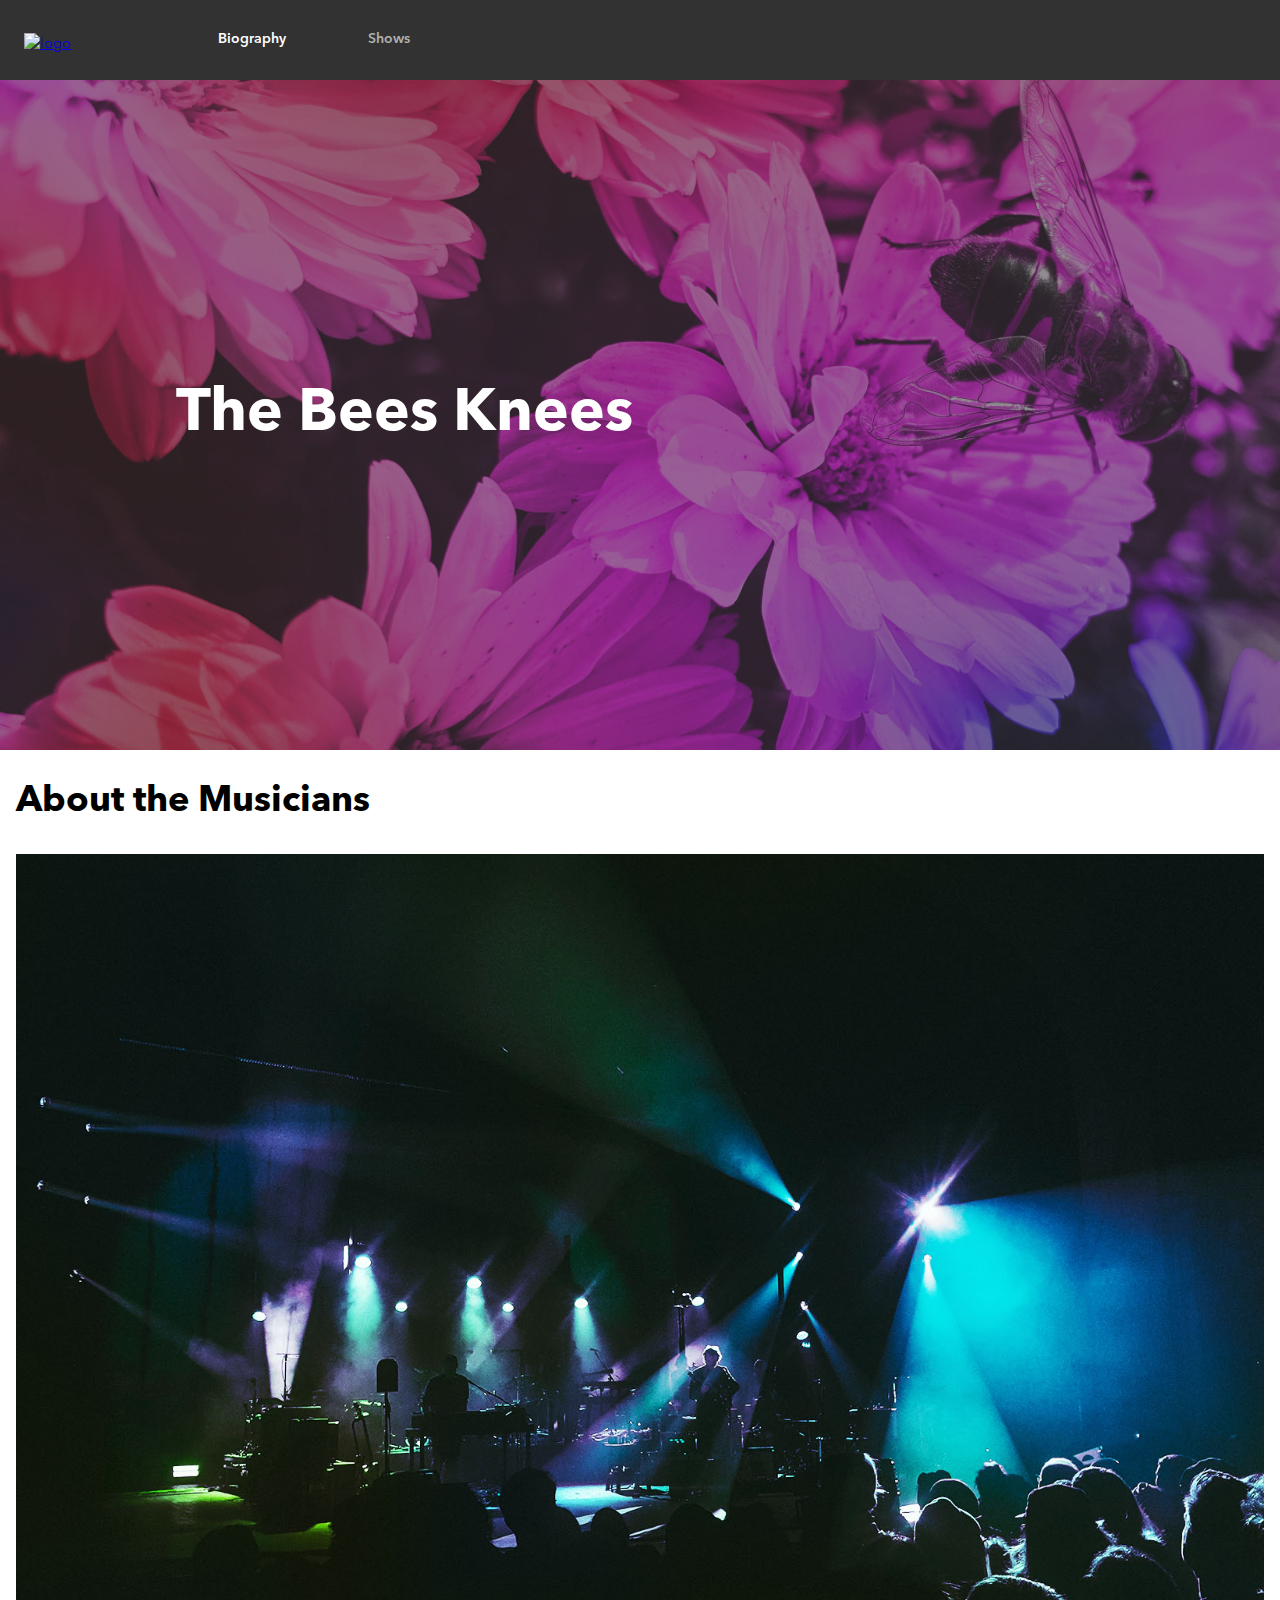
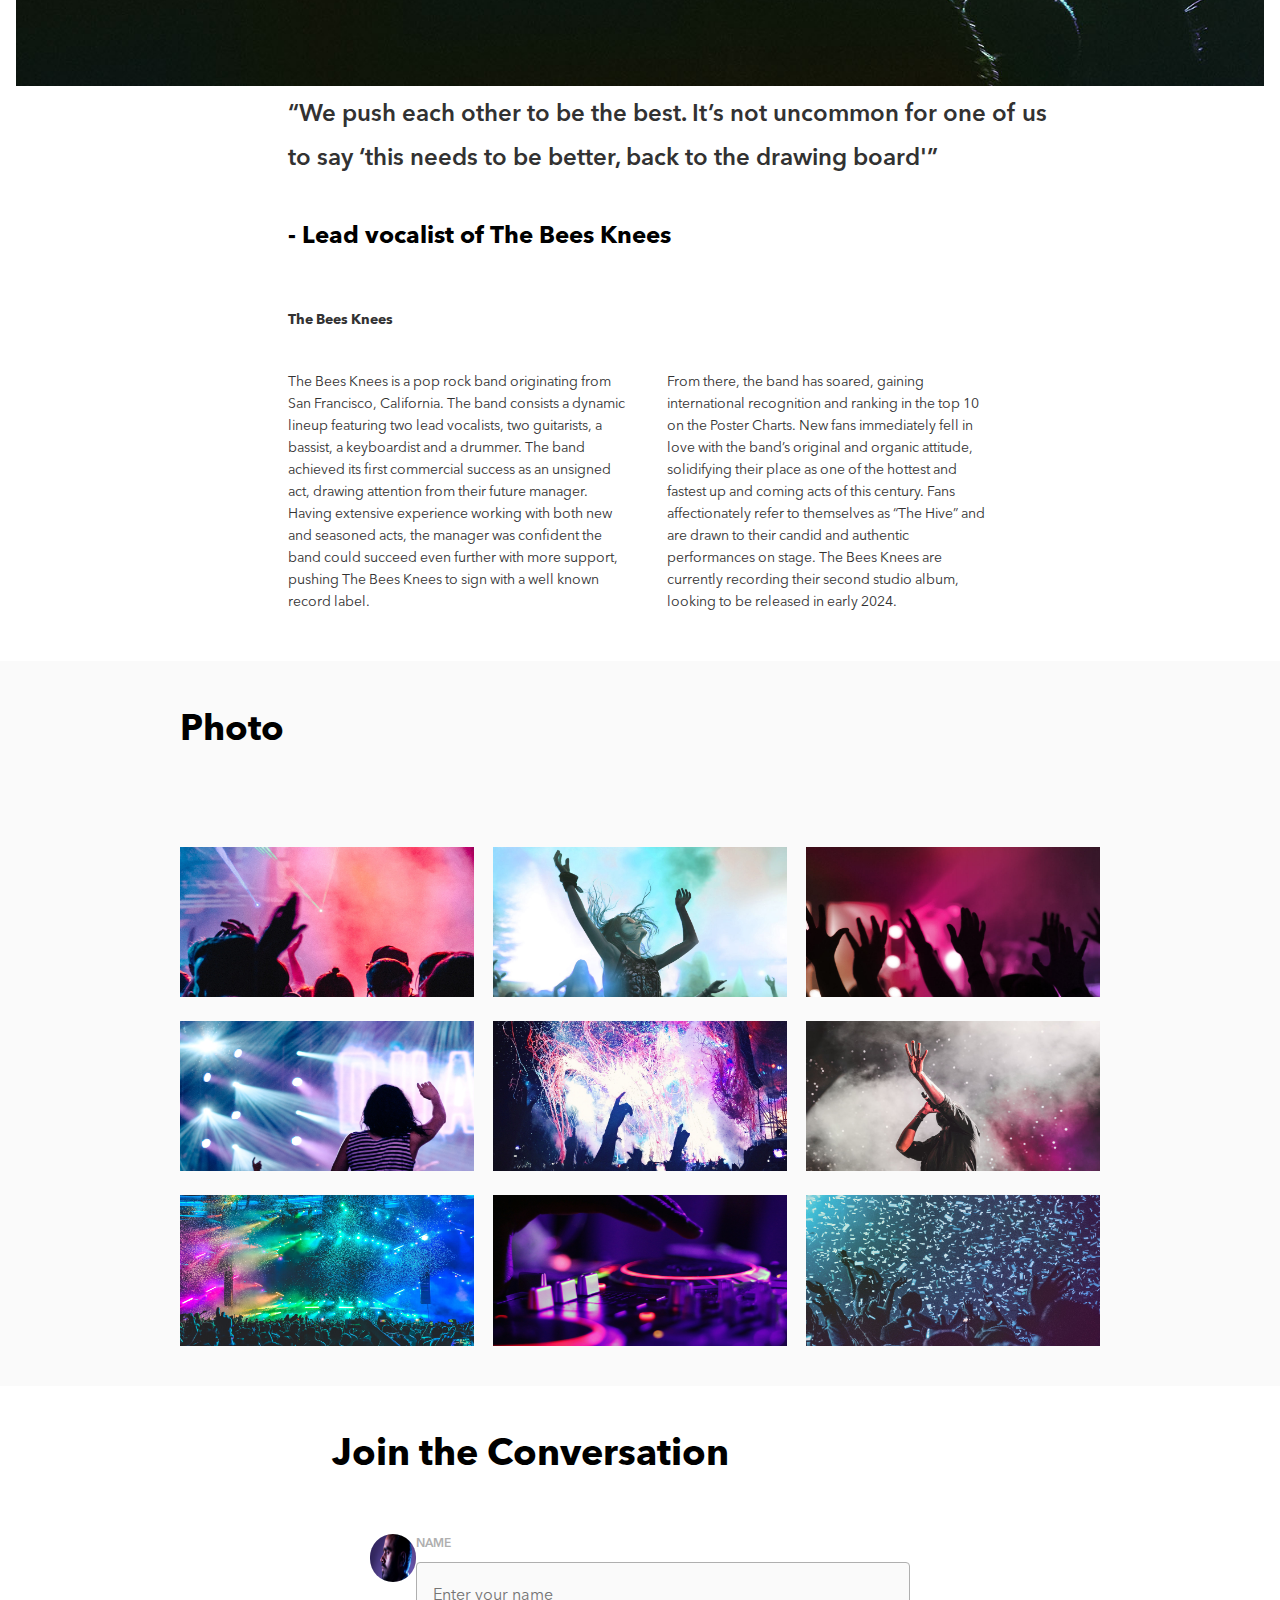
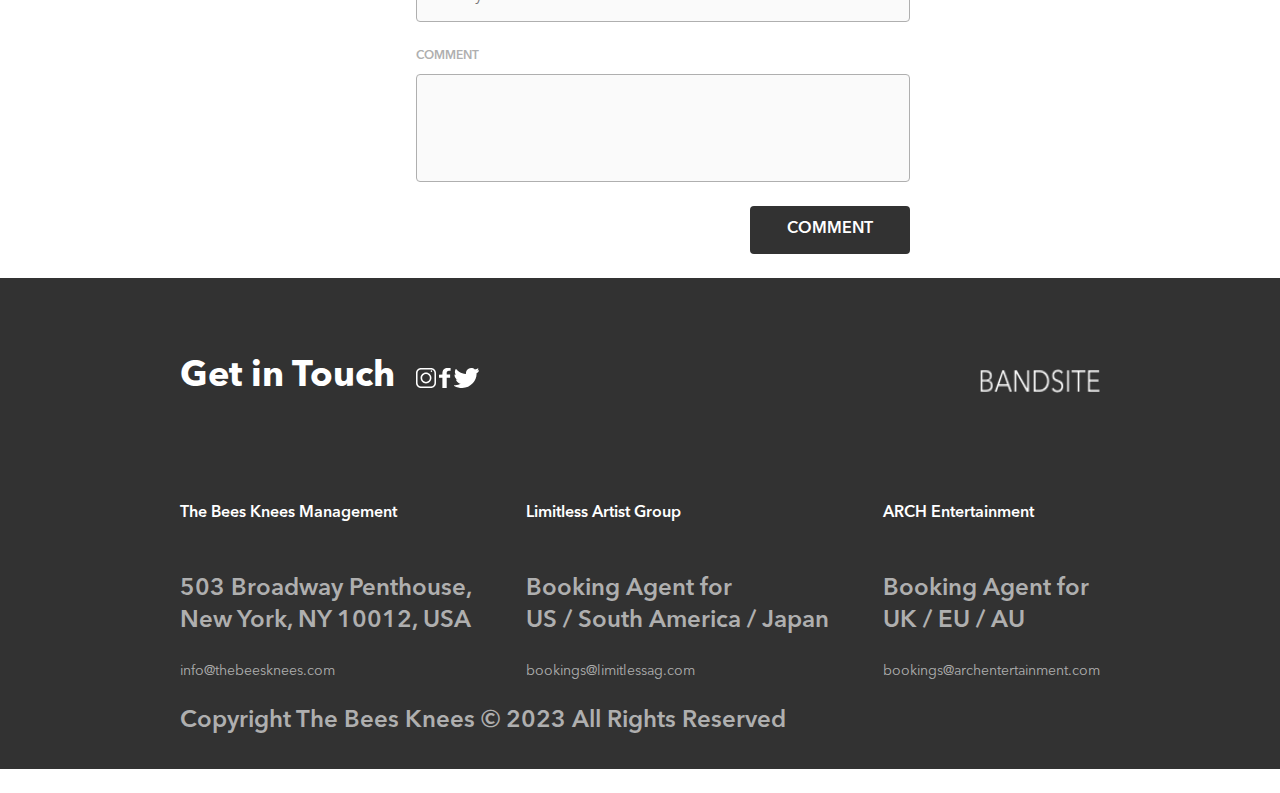
==== commit 7a0d666f: "api linked in index page" ====
--- a/index.html
+++ b/index.html
@@ -3,7 +3,8 @@
 <head>
     <meta charset="UTF-8">
     <meta name="viewport" content="width=device-width, initial-scale=1.0">
-    <link rel="stylesheet" href="./Styles/bio.css">
+    <script src="https://cdn.jsdelivr.net/npm/axios@1.6.7/dist/axios.min.js"></script>
+    <link rel="stylesheet" href="./Styles/bio.css">  
     <title>BANDSITE</title>
 </head>
 <body>
@@ -73,20 +74,18 @@
                 <img class="photo__pics-item" src="./Assets/Images/Photo-gallery-9.jpg" alt="image 9">
               </div>
     </section>
-    <!--Photo photo Ends-->
-
+<!--Photo photo Ends-->
+<!--comment content starts-->
  <section class="comment">
-        <h1 class="comment__title">Join the Conversation</h1>
+    <h2 class="comment__title">Join the Conversation</h2>
         <div class="comment__name-box">  
             <img class="comment__photo" src="./Assets/Images/Mohan-muruge.jpg" alt="">
                 <form class="comment__input-box">        
-                    <h4 class="comment__input-box--text">NAME</h4>
-                        <textarea class="comment__text-box comment__text-box--one"  name="name" rows="10" cols="50" placeholder="Enter your name">   
-                        </textarea>         
-                    <h4 class="comment__input-box--text">COMMENT</h4>                   
-                        <textarea class="comment__text-box comment__text-box--two" name="comment" rows="10" cols="50" placeholder="Add a new comment">                          
-                        </textarea>              
-                    <button class="comment__button">COMMENT</button>              
+                    <label for="name" class="comment__input-box--text">NAME</label>
+                    <input type="text" id="name" class="comment__text-box comment__text-box--one" placeholder="Enter your name" required>       
+                    <label for="comment" class="comment__input-box--text">COMMENT</label>                   
+                    <textarea class="comment__text-box comment__text-box--two" id="comment" rows="10" cols="50" placeholder="Add a new comment" required> </textarea>                                                          
+                    <button class="comment__button" type="submit">COMMENT</button>              
                 </form>
         </div>  
         <div class="comment__section"></div>
@@ -129,6 +128,7 @@
         <h3 class="footer__copyright">Copyright The Bees Knees © 2023 All Rights Reserved</h3>
     </footer>
     <!--Footer ends-->
-        <script src="./scripts/index-page.js"></script>
+    <script src="./scripts/index-page.js" type="module"></script>
+    <script src="./scripts/band-site-api.js" type="module"></script>      
 </body>
 </html>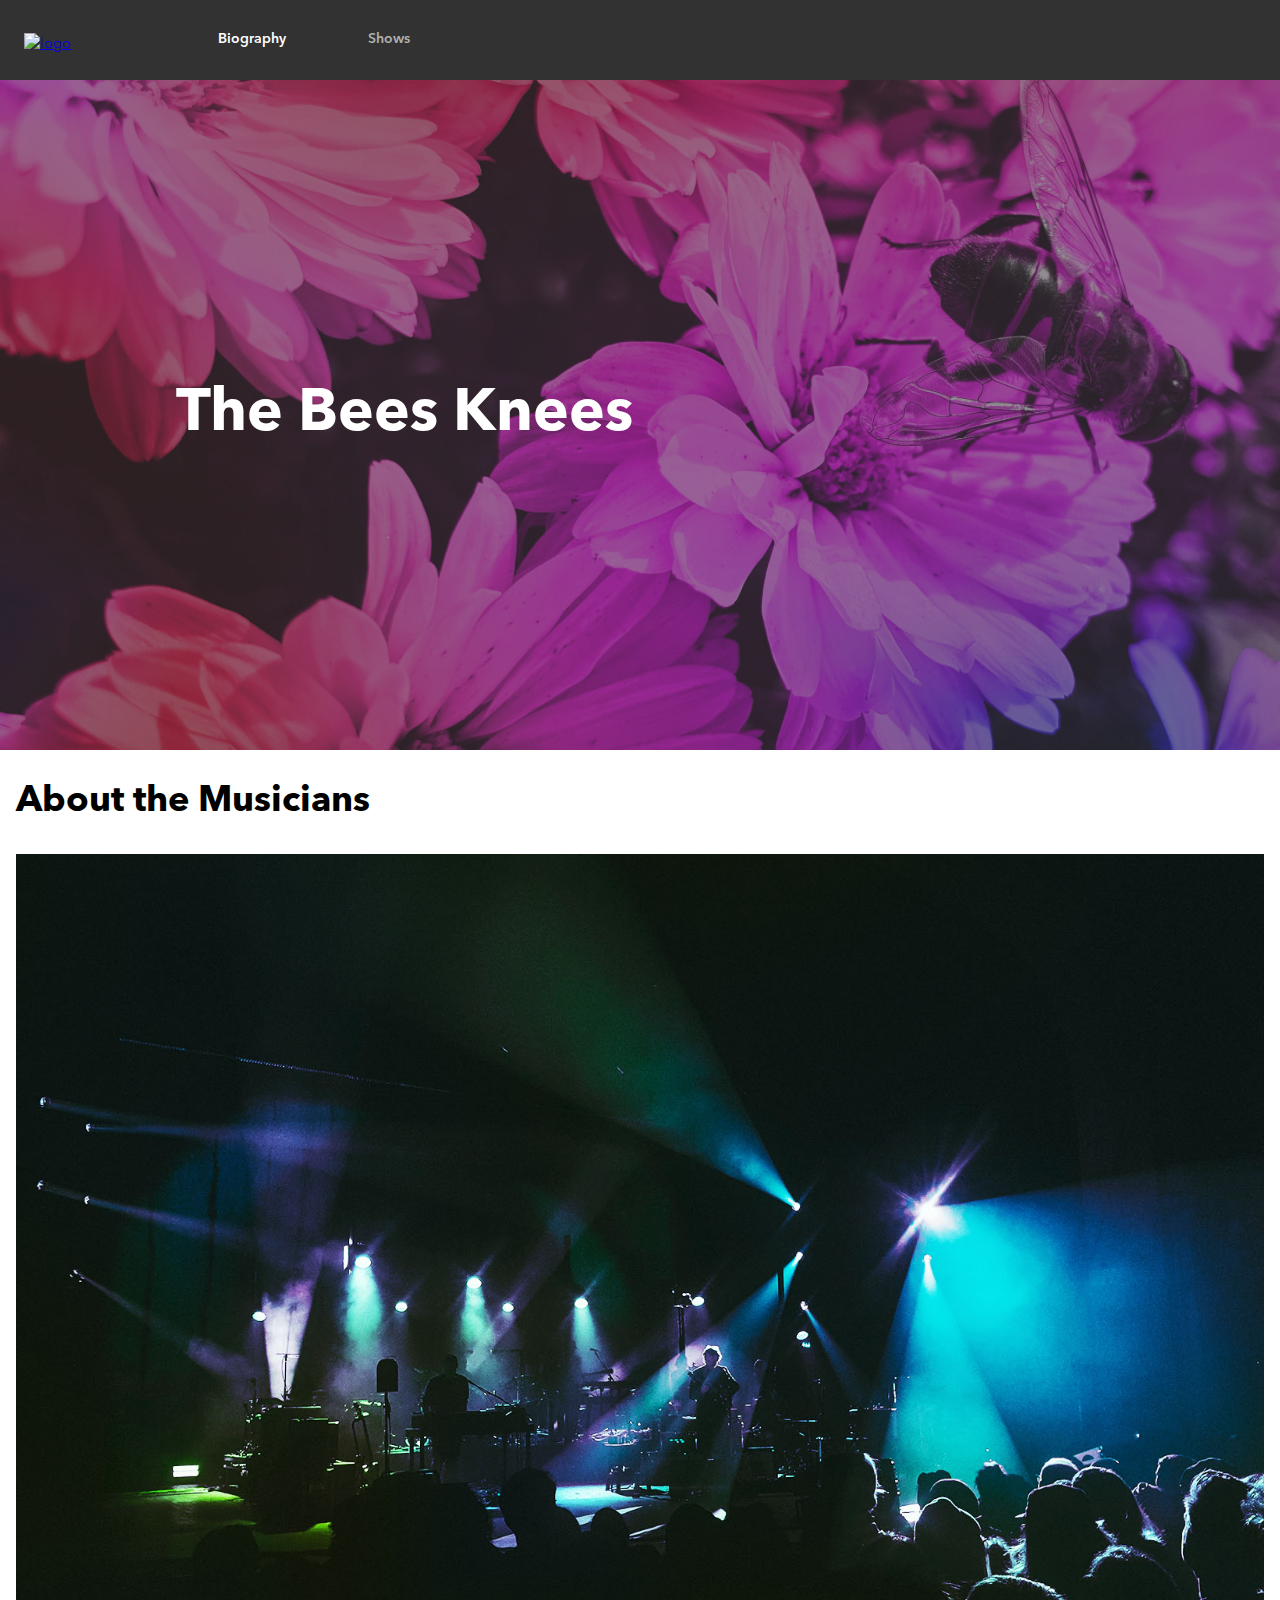
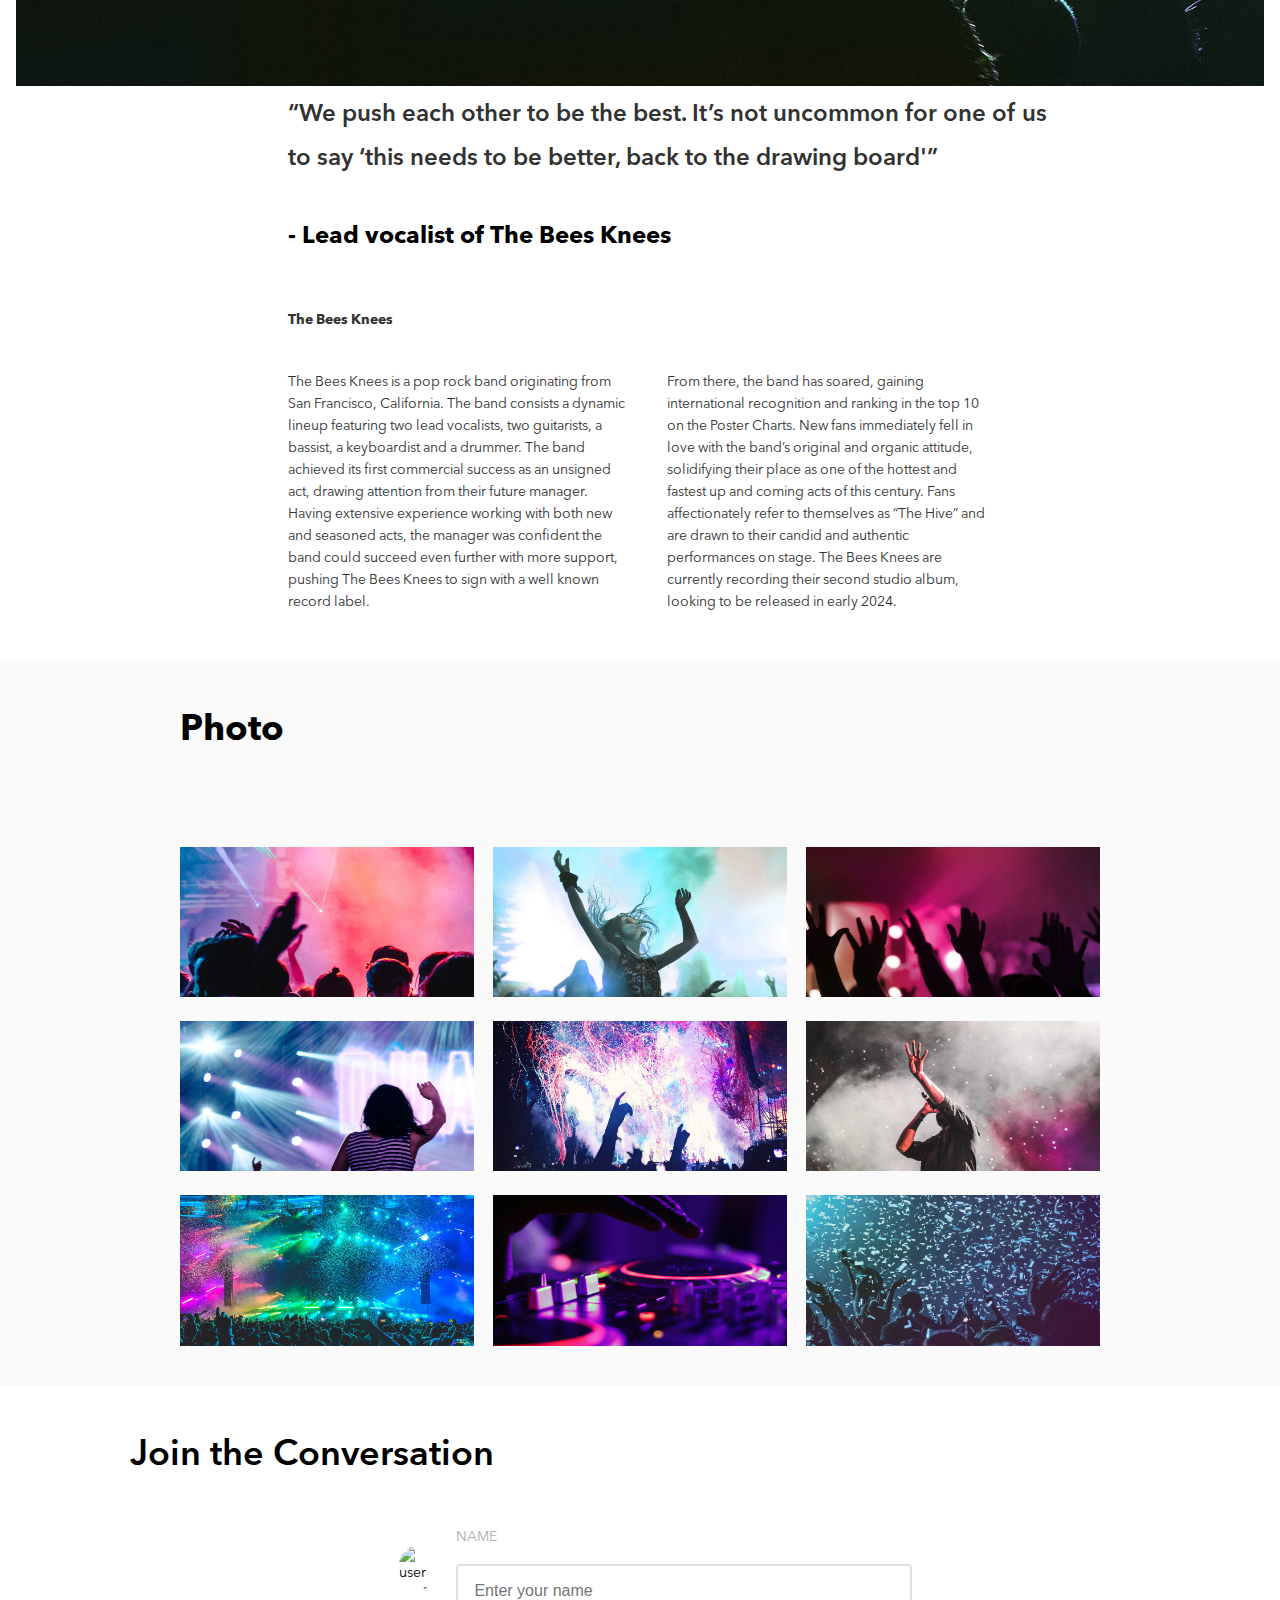
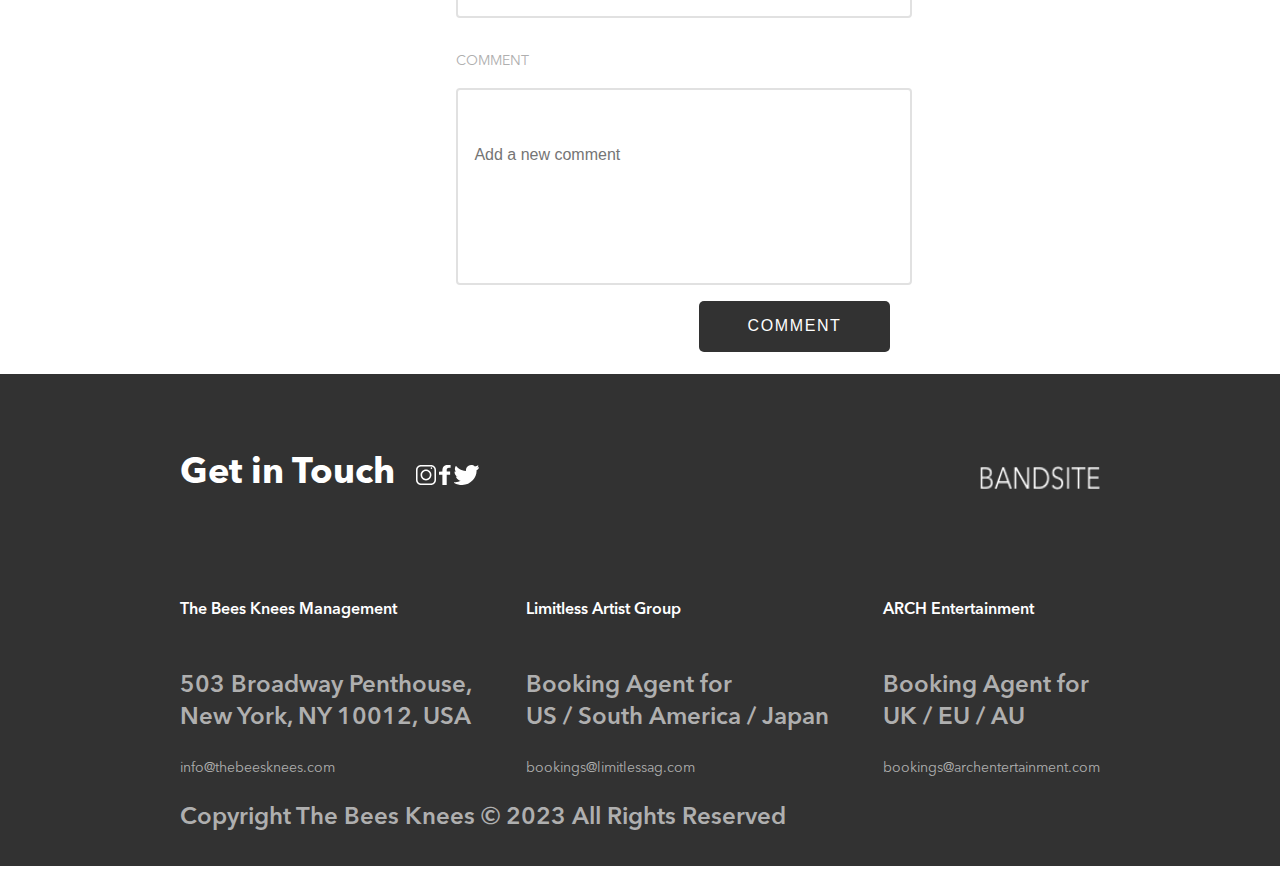
==== commit 7e5a5dad: "comment added to the top now working" ====
--- a/index.html
+++ b/index.html
@@ -75,26 +75,39 @@
               </div>
     </section>
 <!--Photo photo Ends-->
-<!--comment content starts-->
- <section class="comment">
-    <h2 class="comment__title">Join the Conversation</h2>
-        <div class="comment__name-box">  
-            <img class="comment__photo" src="./Assets/Images/Mohan-muruge.jpg" alt="">
-                <form class="comment__input-box">        
-                    <label for="name" class="comment__input-box--text">NAME</label>
-                    <input type="text" id="name" class="comment__text-box comment__text-box--one" placeholder="Enter your name" required>       
-                    <label for="comment" class="comment__input-box--text">COMMENT</label>                   
-                    <textarea class="comment__text-box comment__text-box--two" id="comment" rows="10" cols="50" placeholder="Add a new comment" required> </textarea>                                                          
-                    <button class="comment__button" type="submit">COMMENT</button>              
-                </form>
-        </div>  
-        <div class="comment__section"></div>
-    </section>
-
-    <!-- comment-content-end -->
-
-
-    <!--Footer starts-->
+<!--Comments Section Start -->
+<section class="conv__section" >
+    <h2  class="conv__section-title">Join the Conversation</h2>
+<!-- User Input Comment Section -->
+    <div class="conv">
+    <!-- Avatar Container -->
+        <div class="conv__profile">
+        <img src="assets/images/Mohan-muruge.jpg" class="conv__profile-img" alt="user profile">
+        </div>
+<!-- Commenting Form -->
+<form class="conv__form" >
+<!-- Name Container -->
+<div class="conv__name-container">
+    <label class="conv__name-label" for="name">NAME</label>
+    <input class="conv__name-input" type="text" name="name" id="name" placeholder="Enter your name">
+</div>
+<!-- Comment Section -->
+<div class="conv__comment-container">
+    <label class="conv__comment-label" for="comment">COMMENT</label>
+    <input class="conv__comment-input" type="text" name="comment" id="comment" placeholder="Add a new comment">
+</div>
+<!-- Submit button -->
+<div class="conv__btn-cont">
+    <button type="submit" class="conv__btn">COMMENT</button>
+</div>
+</form>
+</div>
+</section>
+<!-- Comments Section End -->
+<div class="comments">          
+<!-- JS Script Injection  -->
+</div>
+<!--Footer starts-->
     <footer class="footer">
         <div class="footer__main">
             <h2 class="footer__tittle"> Get in Touch </h2>
--- a/Styles/bio.css
+++ b/Styles/bio.css
@@ -325,6 +325,289 @@
     padding-left: 11rem;
   }
 }
+.conv {
+  display: flex;
+  flex-direction: row;
+  justify-content: space-between;
+}
+.conv__section-title {
+  font-size: 2rem;
+  font-weight: 600;
+  margin: 0rem 0rem 2rem 0rem;
+}
+@media (min-width: 768px) {
+  .conv__section-title {
+    font-size: 2.25rem;
+    margin: 1rem 0rem 2rem 0rem;
+  }
+}
+@media (min-width: 1280px) {
+  .conv__section-title {
+    margin: 3rem 0rem 2rem 0rem;
+  }
+}
+.conv__form {
+  display: flex;
+  flex-direction: column;
+  justify-content: center;
+  width: 85%;
+}
+.conv__name-container {
+  display: flex;
+  flex-direction: column;
+  justify-content: center;
+}
+.conv__email-container {
+  display: flex;
+  flex-direction: column;
+  justify-content: center;
+}
+.conv__name-label {
+  color: #AFAFAF;
+  margin-bottom: 1rem;
+}
+.conv__comment-label {
+  color: #AFAFAF;
+  margin-bottom: 1rem;
+}
+.conv__name-input {
+  font-size: 1rem;
+  width: 100%;
+  background-color: #FFFFFF;
+  border-radius: 4px;
+  border: 2px solid #E1E1E1;
+  height: 3rem;
+  padding-left: 1rem;
+  margin-bottom: 2rem;
+}
+.conv__name-input:focus {
+  outline: none;
+  border: 2px solid #FAFAFA;
+}
+.conv__comment-input {
+  background-color: #FFFFFF;
+  font-size: 1rem;
+  width: 100%;
+  border-radius: 4px;
+  border: 2px solid #E1E1E1;
+  height: 8rem;
+  padding-bottom: 4rem;
+  padding-left: 1rem;
+  margin: 1rem 0rem;
+}
+.conv__comment-input:focus {
+  outline: none;
+  border: 2px solid #323232;
+}
+.conv__btn {
+  width: 100%;
+  height: 4.6rem;
+  background-color: #323232;
+  color: #FFF;
+  font-size: 1rem;
+  letter-spacing: 0.1rem;
+  border-radius: 5px;
+  border: none;
+  margin-bottom: 1.5rem;
+}
+.conv__btn:hover {
+  background-color: #000000;
+  cursor: pointer;
+}
+.conv__btn :active {
+  cursor: pointer;
+}
+@media (min-width: 768px) {
+  .conv__btn {
+    width: 33%;
+    height: 3.2rem;
+    padding: 0 1rem;
+  }
+}
+@media (min-width: 1280px) {
+  .conv__btn {
+    width: 44%;
+  }
+}
+.conv__btn-cont {
+  display: flex;
+}
+@media (min-width: 768px) {
+  .conv__btn-cont {
+    height: 3.6rem;
+    width: 100%;
+    justify-content: flex-end;
+  }
+}
+.conv__profile {
+  display: flex;
+  width: 13%;
+  justify-content: flex-end;
+}
+.conv__profile-img {
+  margin-top: 1.3rem;
+  margin-right: 1rem;
+  width: 2.75em;
+  height: 2.75rem;
+  -o-object-fit: cover;
+     object-fit: cover;
+  border-radius: 1.3rem;
+}
+@media (min-width: 768px) {
+  .conv__profile-img {
+    margin-right: 1.4rem;
+  }
+}
+@media (min-width: 1280px) {
+  .conv__profile-img {
+    margin-right: 1.2rem;
+  }
+}
+.conv__section {
+  padding: 2.4rem 1.6rem 0rem 1.6rem;
+}
+@media (min-width: 1280px) {
+  .conv__section {
+    display: flex;
+    max-width: 63.75rem;
+    flex-direction: column;
+    justify-content: center;
+    margin: 0 auto;
+    padding: 0rem;
+  }
+}
+@media (min-width: 768px) {
+  .conv {
+    max-width: 63.75;
+    display: flex;
+    justify-content: center;
+    margin: 1rem auto;
+    width: 80%;
+    max-width: 40rem;
+  }
+}
+@media (min-width: 1280px) {
+  .conv {
+    max-width: 63.75;
+    width: 50%;
+  }
+}
+
+.comments {
+  padding: 1rem 1.6rem 0rem 1.6rem;
+}
+.comments__user-cont {
+  width: 85%;
+  padding-left: 0.5rem;
+}
+.comments__user-detail {
+  display: flex;
+  flex-direction: row;
+  justify-content: space-between;
+}
+.comments__avatar-cont {
+  justify-content: flex-end;
+  border-radius: 1.3rem;
+  width: 2.75rem;
+  height: 2.75rem;
+  background-color: #FFFFFF;
+  margin-right: 1.18rem;
+}
+.comments__comment-cont {
+  display: flex;
+  flex-direction: row;
+  padding: 1.5rem 0rem;
+  border-top: 0.5px solid #E1E1E1;
+  border-bottom: 0.5px solid #E1E1E1;
+}
+@media (min-width: 768px) {
+  .comments__comment-cont {
+    margin: 0rem auto;
+    padding: 2rem 0rem;
+    width: 80%;
+    max-width: 40rem;
+    display: flex;
+    justify-content: center;
+  }
+}
+@media (min-width: 1280px) {
+  .comments__comment-cont {
+    width: 61%;
+  }
+}
+.comments__comment-cont--fnode {
+  border-top: 1px solid #E1E1E1;
+}
+.comments__comment-cont--lnode {
+  border-bottom: 1px solid #E1E1E1;
+}
+.comments__name {
+  font-weight: 600;
+  margin-bottom: 1rem;
+}
+.comments__date {
+  color: #AFAFAF;
+}
+.comments__new-sec {
+  opacity: 0.5;
+}
+@media (min-width: 768px) {
+  .comments__new-sec {
+    display: flex;
+    justify-content: center;
+    margin: 1rem auto;
+    width: 80%;
+    max-width: 34rem;
+  }
+}
+@media (min-width: 1280px) {
+  .comments__new-sec {
+    width: 60%;
+  }
+}
+@media (min-width: 768px) {
+  .comments {
+    font-size: 0.8rem;
+  }
+}
+@media (min-width: 1280px) {
+  .comments {
+    display: flex;
+    max-width: 63.75rem;
+    flex-direction: column;
+    justify-content: center;
+    margin: 0 auto;
+    padding: 0rem;
+    width: 65%;
+    max-width: 52rem;
+  }
+}
+
+/* mobile-styling-start */
+.photo {
+  background-color: #FAFAFA;
+  padding: 0 1rem;
+}
+.photo__header {
+  font-family: "Avenir";
+  font-weight: 700;
+  font-size: 1.5rem;
+  line-height: 2rem;
+  padding: 2rem 0 1rem 0;
+}
+.photo__pics {
+  display: flex;
+  flex-direction: column;
+  padding-bottom: 1.5rem;
+}
+.photo__pics-item {
+  height: 50.625vw;
+  width: 100%;
+  padding: 0.5rem 0;
+}
+
+/* mobile-styling-ends */
+/* tablet-styling-start */
 @media (min-width: 768px) {
   .photo {
     padding: 0 1.5rem;
@@ -346,334 +629,6 @@
     padding: 0 0 1.5rem 0;
   }
 }
-@media (min-width: 1280px) {
-  .photo {
-    padding: 0 11.25rem;
-  }
-  .photo__header {
-    padding: 3rem 0 4rem 0;
-  }
-  .photo__pics {
-    padding-bottom: 1rem;
-  }
-  .photo__pics-item {
-    height: 11.7363vw;
-  }
-}
-/* mobile-styling-start */
-.comment {
-  background-color: #FFFFFF;
-  margin: 0 1rem 0 1rem;
-}
-.comment__title {
-  font-family: "Avenir";
-  font-weight: 700;
-  font-size: 1.5rem;
-  margin: 2rem 0 2.5rem;
-}
-.comment__photo {
-  width: 3rem;
-  height: 3rem;
-  border-radius: 2rem;
-  margin-top: 1rem;
-  margin-right: 1rem;
-}
-.comment__name-box {
-  display: flex;
-  justify-content: space-between;
-  border-bottom: 1px solid #E1E1E1;
-  border-radius: 0.25rem;
-}
-.comment__input-box {
-  display: flex;
-  flex-direction: column;
-}
-.comment__input-box--text {
-  font-family: "Avenir";
-  font-weight: 400;
-  color: #AFAFAF;
-  font-size: 0.75rem;
-  line-height: 1.25rem;
-  margin: 0 0 0.5rem 0;
-}
-.comment__text-box {
-  font-family: "Avenir";
-  font-weight: 400;
-  font-size: 0.8125rem;
-  border: 1px solid #323232;
-  border-radius: 0.25rem;
-  width: 14rem;
-  background-color: #FAFAFA;
-  border-color: #AFAFAF;
-  resize: none;
-}
-.comment__text-box:focus {
-  border: 1.5px solid #323232;
-  outline-width: 0;
-}
-.comment__text-box--one {
-  margin: 0 0 0.5rem 0;
-  height: 2.5rem;
-  padding: 0.625rem;
-}
-.comment__text-box--two {
-  padding: 0.625rem 0.625rem 3.125rem 0.625rem;
-  margin: 0 0 0.5rem 0;
-  height: 5rem;
-}
-.comment__button {
-  font-family: "Avenir";
-  font-weight: 600;
-  background-color: #323232;
-  border-style: none;
-  height: 2.5rem;
-  border-radius: 0.25rem;
-  color: #FFFFFF;
-  text-align: center;
-  width: 14rem;
-  margin: 0 0 2rem 0;
-  outline-width: 0;
-  padding: 0;
-}
-.comment__button:hover {
-  background-color: #000000;
-}
-.comment__default {
-  border-bottom: 1px solid #E1E1E1;
-}
-.comment__header {
-  display: flex;
-  justify-content: space-between;
-}
-.comment__header--photo-one {
-  height: 3rem;
-  width: 3rem;
-  background-color: #E1E1E1;
-  background-size: cover;
-  background-position: center;
-  background-repeat: no-repeat;
-  float: left;
-  border-radius: 2rem;
-  margin-top: 1.5rem;
-}
-.comment__header--name {
-  color: #323232;
-  font-family: "Avenir";
-  font-weight: 600;
-  font-size: 0.8125rem;
-  padding: 1.75rem 0 0 1rem;
-  margin: 0;
-}
-.comment__header--date {
-  color: #AFAFAF;
-  font-family: "Avenir";
-  font-weight: 400;
-  font-size: 0.8125rem;
-  margin: 0;
-  padding: 1.75rem 0 0 0;
-}
-.comment__text-box-main {
-  display: flex;
-}
-.comment__text-box-main--comment {
-  word-wrap: break-word;
-  width: 96%;
-  color: #323232;
-  font-size: 0.8125rem;
-  font-family: "Avenir";
-  font-weight: 400;
-  margin: 0;
-  padding: 1rem 0 1.5rem 1rem;
-}
-
-/* mobile-styling-end */
-/* tablet-styling-start */
-@media (min-width: 768px) {
-  .comment__title {
-    font-size: 2.35rem;
-    line-height: 2.75rem;
-    margin: 3rem 0 3.5rem 0;
-  }
-  .comment__photo {
-    width: 3.437rem;
-    margin: 0rem;
-  }
-  .comment__name-box {
-    display: flex;
-    justify-content: center;
-    border: none;
-  }
-  .comment__border-box {
-    display: flex;
-    justify-content: center;
-  }
-  .comment__border {
-    width: 33rem;
-    border: 1px solid #E1E1E1;
-  }
-  .comment__input-box {
-    display: flex;
-    flex-direction: column;
-  }
-  .comment__input-box--text {
-    font-family: "Avenir";
-    font-weight: 600;
-    color: #AFAFAF;
-    font-size: 0.75rem;
-    line-height: 1.25rem;
-    margin: 0 0 0.5rem 0;
-  }
-  .comment__text-box {
-    font-family: "Avenir";
-    font-weight: 400;
-    font-size: 1rem;
-    border: 1px solid #323232;
-    border-radius: 0.25rem;
-    width: 28.75rem;
-    background-color: #FAFAFA;
-    border-color: #AFAFAF;
-    resize: none;
-  }
-  .comment__text-box:focus {
-    border: 1px solid #323232;
-    outline-width: 0;
-  }
-  .comment__text-box--one {
-    margin: 0 0 1.5rem 0;
-    height: 3rem;
-    padding: 0.625rem 1rem 0 1rem;
-  }
-  .comment__text-box--two {
-    padding: 0.625rem 1rem 0 1rem;
-    height: 6rem;
-    margin: 0 0 1.5rem 0;
-  }
-  .comment__button {
-    font-family: "Avenir";
-    font-weight: 600;
-    font-size: 1rem;
-    background-color: #323232;
-    border-style: none;
-    height: 3rem;
-    border-radius: 0.25rem;
-    color: #FFFFFF;
-    text-align: center;
-    width: 10rem;
-    margin: 0 0 1.5rem 0;
-    outline-width: 0;
-    padding: 0;
-    align-self: flex-end;
-  }
-  .comment__button:hover {
-    background-color: #000000;
-  }
-  .comment__section {
-    display: flex;
-    flex-direction: column;
-    align-items: center;
-  }
-  .comment__default {
-    width: 528px;
-  }
-  .comment__header {
-    position: relative;
-    display: flex;
-    justify-content: flex-start;
-  }
-  .comment__header--photo-one {
-    position: absolute;
-    height: 3rem;
-    width: 3rem;
-    background-size: cover;
-    background-position: center;
-    background-repeat: no-repeat;
-    border-radius: 2rem;
-    margin-top: 1.5rem;
-  }
-  .comment__header--name {
-    color: #323232;
-    font-family: "Avenir";
-    font-weight: 600;
-    font-size: 1rem;
-    margin-left: 3.5rem;
-  }
-  .comment__header--date {
-    color: #AFAFAF;
-    font-family: "Avenir";
-    font-weight: 400;
-    font-size: 1rem;
-    margin-left: 13rem;
-  }
-  .comment__text-box-main {
-    display: flex;
-    justify-content: flex-end;
-    border-bottom: 1px solid #E1E1E1;
-  }
-  .comment__text-box-main--comment {
-    color: #323232;
-    width: 25rem;
-  }
-}
-/* tablet-styling-end */
-/* desktop-styling-start */
-@media (min-width: 1280px) {
-  .comment {
-    background-color: #FFFFFF;
-    margin: 0 10.5rem 0 10.5rem;
-  }
-  .comment__title {
-    padding-left: 10.25rem;
-  }
-  .comment__photo {
-    width: 2.9rem;
-  }
-}
-/* mobile-styling-start */
-.photo {
-  background-color: #FAFAFA;
-  padding: 0 1rem;
-}
-.photo__header {
-  font-family: "Avenir";
-  font-weight: 700;
-  font-size: 1.5rem;
-  line-height: 2rem;
-  padding: 2rem 0 1rem 0;
-}
-.photo__pics {
-  display: flex;
-  flex-direction: column;
-  padding-bottom: 1.5rem;
-}
-.photo__pics-item {
-  height: 50.625vw;
-  width: 100%;
-  padding: 0.5rem 0;
-}
-
-/* mobile-styling-ends */
-/* tablet-styling-start */
-@media (min-width: 768px) {
-  .photo {
-    padding: 0 1.5rem;
-  }
-  .photo__header {
-    font-size: 2.25rem;
-    line-height: 2.75rem;
-    padding-bottom: 2rem;
-  }
-  .photo__pics {
-    flex-direction: row;
-    flex-wrap: wrap;
-    justify-content: space-between;
-    align-items: center;
-  }
-  .photo__pics-item {
-    height: 16.40625vw;
-    width: calc(33% - 10px);
-    padding: 0 0 1.5rem 0;
-  }
-}
 /* tablet-styling-ends */
 /* desktop-styling-starts */
 @media (min-width: 1280px) {
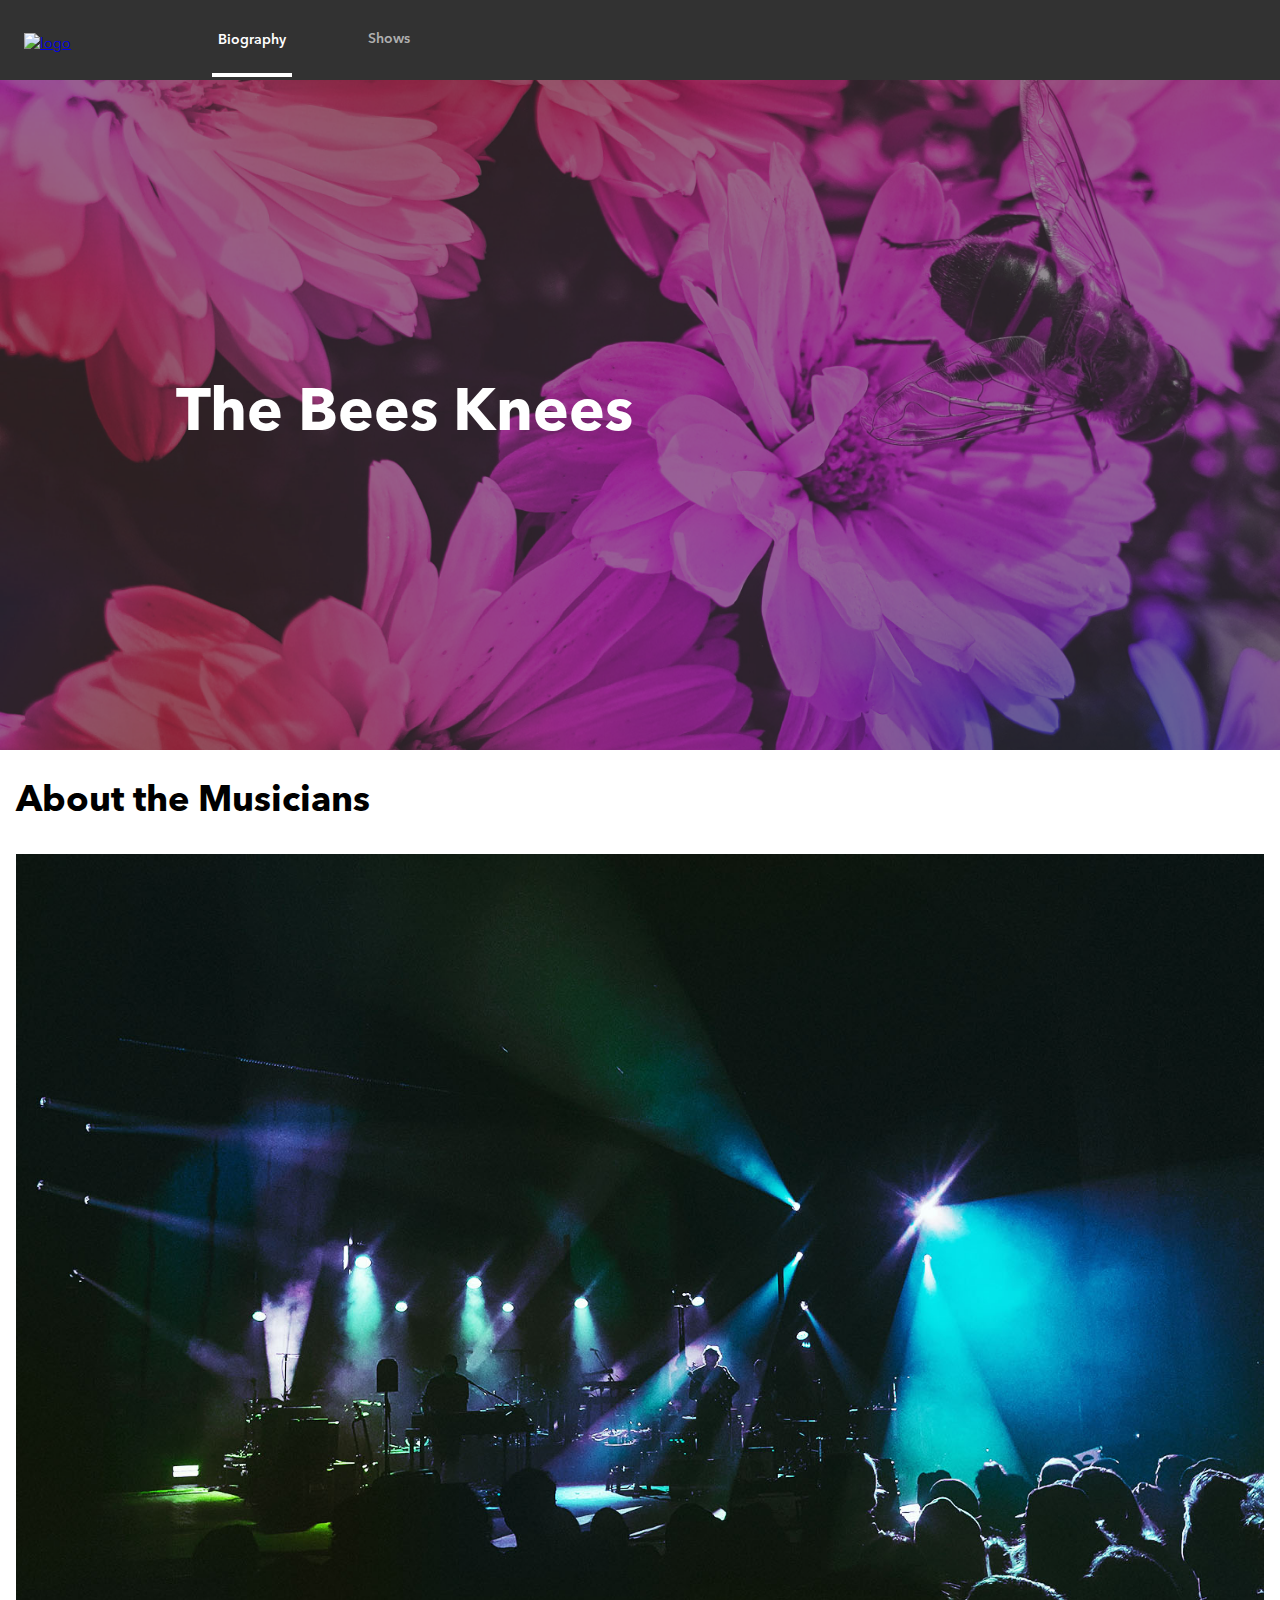
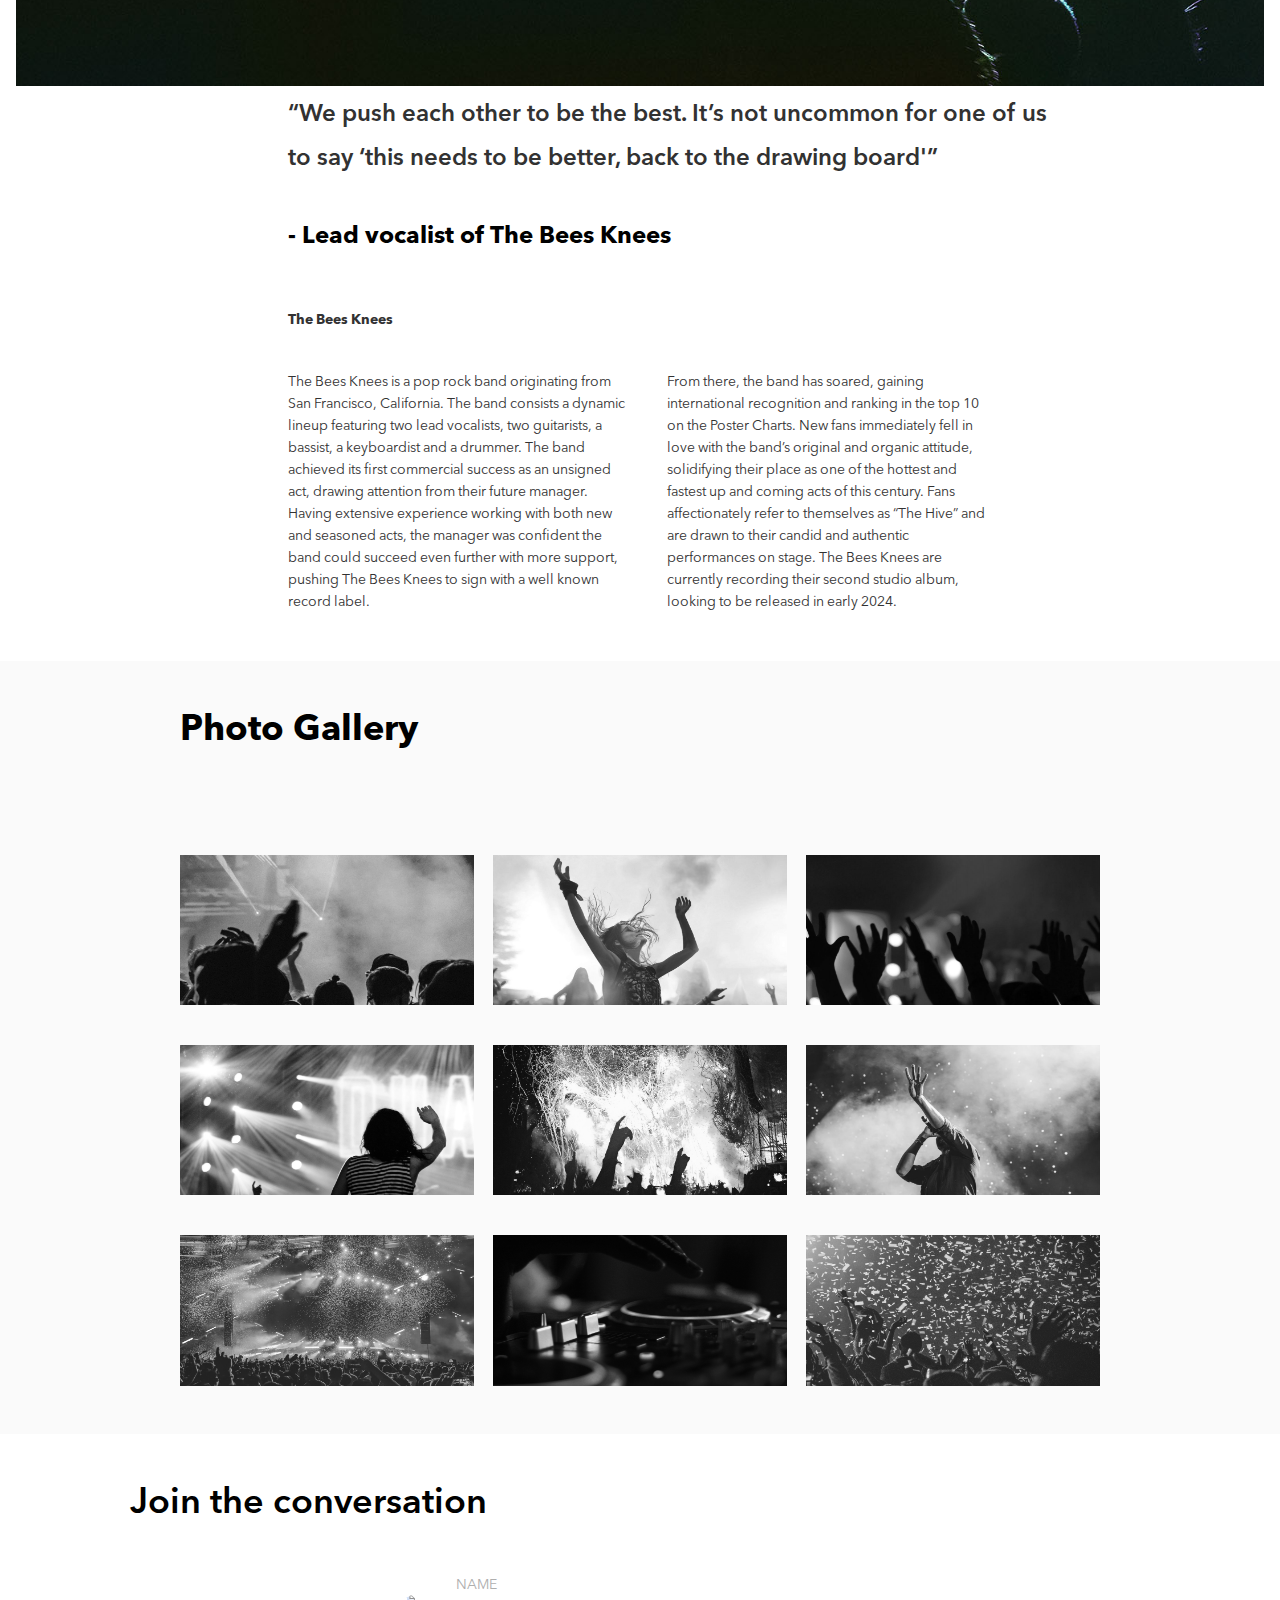
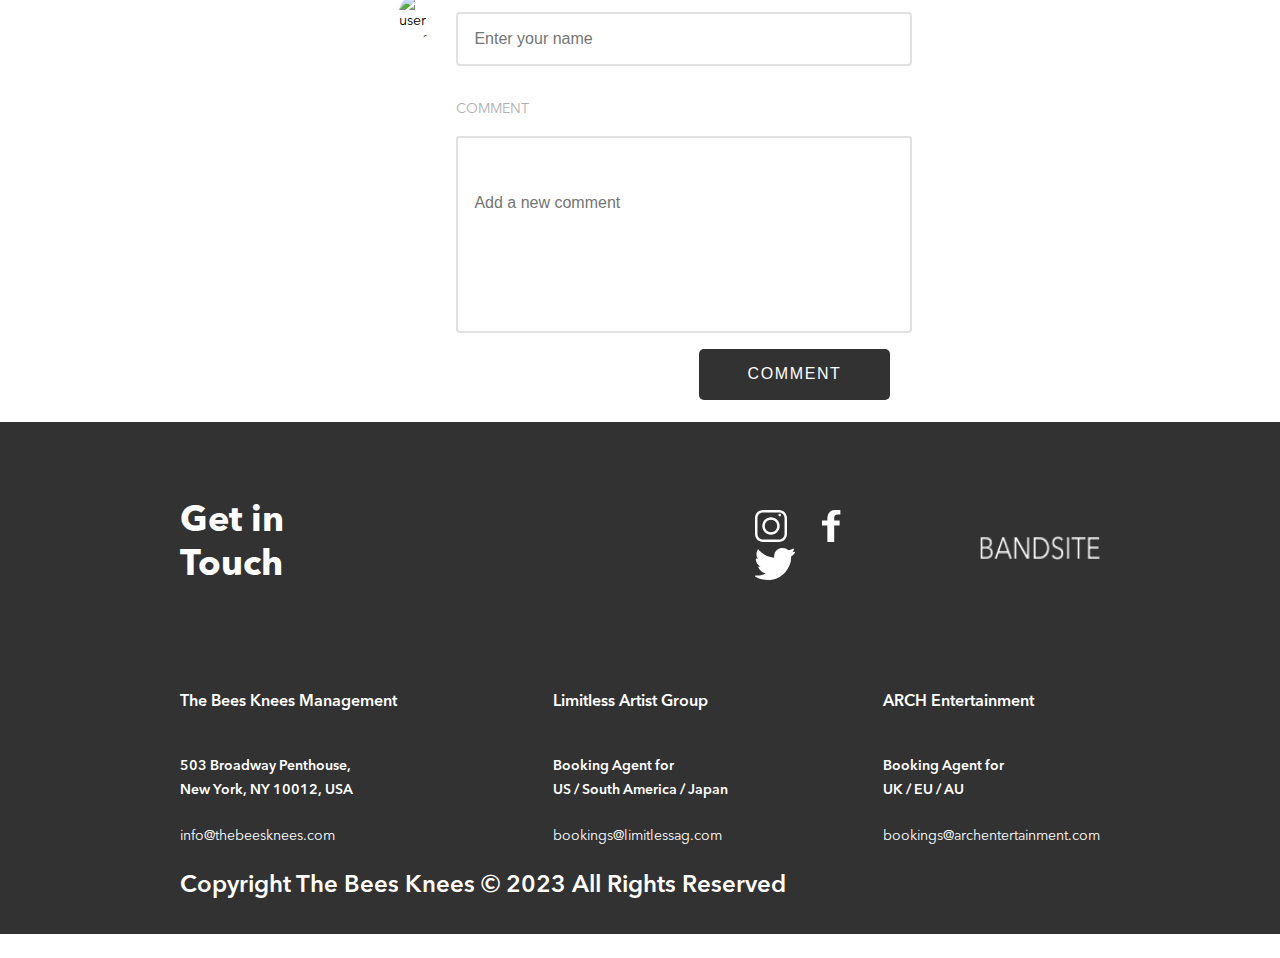
==== commit f31b8816: "final commit" ====
--- a/index.html
+++ b/index.html
@@ -1,147 +1,223 @@
 <!DOCTYPE html>
 <html lang="en">
-<head>
-    <meta charset="UTF-8">
-    <meta name="viewport" content="width=device-width, initial-scale=1.0">
+  <head>
+    <meta charset="UTF-8" />
+    <meta name="viewport" content="width=device-width, initial-scale=1.0" />
     <script src="https://cdn.jsdelivr.net/npm/axios@1.6.7/dist/axios.min.js"></script>
-    <link rel="stylesheet" href="./Styles/bio.css">  
-    <title>BANDSITE</title>
-</head>
-<body>
-<!--nav content starts-->
-<header class="header">
-    <div class="header__navbar">
-        <a href="./index.html" class="header__navbar-logo">
-            <img class="header__navbar-image" src="./assets/logo/Logo-bandsite.png" alt="logo">
-        </a>  
+    <link rel="stylesheet" href="./Styles/bio.css" />
+    <title>Biography</title>
+  </head>
+  <body>
+    <!--nav content starts-->
+    <header class="header">
+      <div class="header__navbar">
+        <a href="./index.html" class="header__navbar-logo"> <img class="header__navbar-image" src="./assets/logo/Logo-bandsite.png" alt="logo"/> </a>
         <ul class="header__nav-list">
-            <li class="header__nav-list--item">
-                <a class="header__nav-list--link" id="active" href="./index.html">Biography</a>
-            </li>                    
-           <li class="header__nav-list--item">
-                <a class="header__nav-list--link" href="./pages/shows.html">Shows</a>
-            </li>           
+          <li class="header__nav-list--item">
+            <a class="header__nav-list--link" id="active" href="./index.html"
+              >Biography</a>
+          </li>
+          <li class="header__nav-list--item">
+            <a class="header__nav-list--link" href="./pages/shows.html">Shows</a>
+          </li>
         </ul>
-    </div>
-</header>  
-<!--nav content ends-->
-<!-- Hero Section Starts-->
+      </div>
+    </header>
+    <!--nav content ends-->
+    <!-- Hero Section Starts-->
     <section class="hero">
-        <div class="hero__container">
-            <h1 class="hero__tittle">The Bees Knees</h1> 
-        </div>
+      <div class="hero__container">
+        <h1 class="hero__tittle">The Bees Knees</h1>
+      </div>
     </section>
     <!-- Hero Section Ends-->
 
     <!--About the Musicians starts-->
-    <article class="about">   
-        <h2 class="about__tittle">About the Musicians</h2>
-        <div class="about__image-box">
-            <img class="about__image" src="./Assets/Images/band.jpg" alt="band in concert">
-        </div>
-        <h3 class="about__quote">“We push each other to be the best. It’s not uncommon for one of us to say ‘this needs to be better, back to the drawing
-            board'”</h3>
-        <h3 class="about__quote-author"> - Lead vocalist of The Bees Knees</h3> 
-        <h3 class="about__main">The Bees Knees</h3>
-        <div class="about__story-box">
-            <h4 class="about__story-one">The Bees Knees is a pop rock band originating from San Francisco, California. The band consists a dynamic lineup
-                featuring two lead vocalists, two guitarists, a bassist, a keyboardist and a drummer. The band achieved its first
-                commercial success as an unsigned act, drawing attention from their future manager. Having extensive experience working
-                with both new and seasoned acts, the manager was confident the band could succeed even further with more support,
-                pushing The Bees Knees to sign with a well known record label.</h3>
-            
-            <h4 class="about__story-two">From there, the band has soared, gaining international recognition and ranking in the top 10 on the Poster Charts. New
-                fans immediately fell in love with the band’s original and organic attitude, solidifying their place as one of the
-                hottest and fastest up and coming acts of this century. Fans affectionately refer to themselves as “The Hive” and are
-                drawn to their candid and authentic performances on stage. The Bees Knees are currently recording their second studio
-                album, looking to be released in early 2024.</h3>
-        </div> 
+    <article class="about">
+      <h2 class="about__tittle">About the Musicians</h2>
+      <div class="about__image-box">
+        <img class="about__image" src="./Assets/Images/band.jpg" alt="band in concert"/></div>
+      <h3 class="about__quote">
+        “We push each other to be the best. It’s not uncommon for one of us to
+        say ‘this needs to be better, back to the drawing board'”
+      </h3>
+      <h3 class="about__quote-author">- Lead vocalist of The Bees Knees</h3>
+      <h3 class="about__main">The Bees Knees</h3>
+      <div class="about__story-box">
+        <h3 class="about__story-one">
+          The Bees Knees is a pop rock band originating from San Francisco,
+          California. The band consists a dynamic lineup featuring two lead
+          vocalists, two guitarists, a bassist, a keyboardist and a drummer. The
+          band achieved its first commercial success as an unsigned act, drawing
+          attention from their future manager. Having extensive experience
+          working with both new and seasoned acts, the manager was confident the
+          band could succeed even further with more support, pushing The Bees
+          Knees to sign with a well known record label.
+        </h3>
+
+        <h3 class="about__story-two">
+          From there, the band has soared, gaining international recognition and
+          ranking in the top 10 on the Poster Charts. New fans immediately fell
+          in love with the band’s original and organic attitude, solidifying
+          their place as one of the hottest and fastest up and coming acts of
+          this century. Fans affectionately refer to themselves as “The Hive”
+          and are drawn to their candid and authentic performances on stage. The
+          Bees Knees are currently recording their second studio album, looking
+          to be released in early 2024.
+        </h3>
+      </div>
     </article>
     <!--About the Musicians ends-->
 
     <!--Photo photo Starts-->
     <section class="photo">
-            <h2 class="photo__header">Photo</h2>
-            <div class="photo__pics">
-                <img class="photo__pics-item" src="./Assets/Images/Photo-gallery-1.jpg" alt="image 1">
-                <img class="photo__pics-item" src="./Assets/Images/Photo-gallery-2.jpg" alt="image 2">
-                <img class="photo__pics-item" src="./Assets/Images/Photo-gallery-3.jpg" alt="image 3">
-                <img class="photo__pics-item" src="./Assets/Images/Photo-gallery-4.jpg" alt="image 4">
-                <img class="photo__pics-item" src="./Assets/Images/Photo-gallery-5.jpg" alt="image 5">
-                <img class="photo__pics-item" src="./Assets/Images/Photo-gallery-6.jpg" alt="image 6">
-                <img class="photo__pics-item" src="./Assets/Images/Photo-gallery-7.jpg" alt="image 7">
-                <img class="photo__pics-item" src="./Assets/Images/Photo-gallery-8.jpg" alt="image 8">
-                <img class="photo__pics-item" src="./Assets/Images/Photo-gallery-9.jpg" alt="image 9">
-              </div>
+      <h2 class="photo__header">Photo Gallery</h2>
+      <div class="photo__pics">
+        <img
+          class="photo__pics-item"
+          src="./Assets/Images/Photo-gallery-1.jpg"
+          alt="image 1"
+        />
+        <img
+          class="photo__pics-item"
+          src="./Assets/Images/Photo-gallery-2.jpg"
+          alt="image 2"
+        />
+        <img
+          class="photo__pics-item"
+          src="./Assets/Images/Photo-gallery-3.jpg"
+          alt="image 3"
+        />
+        <img
+          class="photo__pics-item"
+          src="./Assets/Images/Photo-gallery-4.jpg"
+          alt="image 4"
+        />
+        <img
+          class="photo__pics-item"
+          src="./Assets/Images/Photo-gallery-5.jpg"
+          alt="image 5"
+        />
+        <img
+          class="photo__pics-item"
+          src="./Assets/Images/Photo-gallery-6.jpg"
+          alt="image 6"
+        />
+        <img
+          class="photo__pics-item"
+          src="./Assets/Images/Photo-gallery-7.jpg"
+          alt="image 7"
+        />
+        <img
+          class="photo__pics-item"
+          src="./Assets/Images/Photo-gallery-8.jpg"
+          alt="image 8"
+        />
+        <img
+          class="photo__pics-item"
+          src="./Assets/Images/Photo-gallery-9.jpg"
+          alt="image 9"
+        />
+      </div>
     </section>
-<!--Photo photo Ends-->
-<!--Comments Section Start -->
-<section class="conv__section" >
-    <h2  class="conv__section-title">Join the Conversation</h2>
-<!-- User Input Comment Section -->
-    <div class="conv">
-    <!-- Avatar Container -->
-        <div class="conv__profile">
-        <img src="assets/images/Mohan-muruge.jpg" class="conv__profile-img" alt="user profile">
-        </div>
-<!-- Commenting Form -->
-<form class="conv__form" >
-<!-- Name Container -->
-<div class="conv__name-container">
-    <label class="conv__name-label" for="name">NAME</label>
-    <input class="conv__name-input" type="text" name="name" id="name" placeholder="Enter your name">
-</div>
-<!-- Comment Section -->
-<div class="conv__comment-container">
-    <label class="conv__comment-label" for="comment">COMMENT</label>
-    <input class="conv__comment-input" type="text" name="comment" id="comment" placeholder="Add a new comment">
-</div>
-<!-- Submit button -->
-<div class="conv__btn-cont">
-    <button type="submit" class="conv__btn">COMMENT</button>
-</div>
-</form>
-</div>
-</section>
-<!-- Comments Section End -->
-<div class="comments">          
-<!-- JS Script Injection  -->
-</div>
-<!--Footer starts-->
+    <!--Photo photo Ends-->
+  <!--conversation Section -->
+  <section class="conversation__section" >
+    <h2  class="conversation__section-title">Join the conversation</h2>
+    <!-- User Input Section -->
+    <div class="conversation">
+    <!-- pics Container -->
+    <div class="conversation__profile">
+        <img src="assets/images/Mohan-muruge.jpg" class="conversation__profile-img" alt="user profile">
+    </div>
+    <!-- Comment Form -->
+    <form class="conversation__form" >
+    <!-- Name Container -->
+    <div class="conversation__name-container">
+        <label class="conversation__name-label" for="name">NAME</label>
+        <input class="conversation__name-input" type="text" name="name" id="name" placeholder="Enter your name">
+    </div>
+    <!-- Comment Section -->
+    <div class="conversation__comment-container">
+        <label class="conversation__comment-label" for="comment">COMMENT</label>
+        <input class="conversation__comment-input" type="text" name="comment" id="comment" placeholder="Add a new comment">
+    </div>
+    <!-- Submit button -->
+    <div class="conversation__btn-cont">
+            <button type="submit" class="conversation__btn">COMMENT</button>
+    </div>
+    </form>
+    </div>
+    </section>
+    <!-- Comments Section -->
+    <div class="comments">          
+        <!-- JS Script Injection  -->
+    </div>
+    <!--Footer starts-->
     <footer class="footer">
-        <div class="footer__main">
-            <h2 class="footer__tittle"> Get in Touch </h2>
-
-            <div class="footer__icon">
-                <a href="www.instagram.com"><img src="./Assets/Icons/SVG/Icon-instagram.svg" alt="instagram"></a>
-                <a href="www.facebook.com"><img src="./Assets/Icons/SVG/Icon-facebook.svg" alt="facebook"></a>
-                <a href="www.twitter.com"><img src="./Assets/Icons/SVG/Icon-twitter.svg" alt="twitter"></a>
-            </div>
-            <a href="./index.html"><img class="footer__logo" src="./Assets/Logo/Logo-bandsite.png" alt="Bandsite Logo"></a>
-        </div>
-        <section class="footer__contact-box">
-            <div class="footer__contact--details">
-                <h3 class="footer__contact--details__name">The Bees Knees Management</h3> 
-                <h3 class="footer__contact--details__address">503 Broadway Penthouse,<br>New York, NY 10012, USA</h3>
-                <a class="footer__contact--details__email" href="mailto:info@thebeesknees.com">info@thebeesknees.com</a>
-            </div>
-         
-            <div class="footer__contact--details">
-                <h3 class="footer__contact--details__name">Limitless Artist Group</h3> 
-                <h3 class="footer__contact--details__address">Booking Agent for<br>US / South America / Japan</h3>
-                <a class="footer__contact--details__email" href="mailto:bookings@limitlessag.com">bookings@limitlessag.com</a>
-            </div>
-
-            <div class="footer__contact--details">
-                <h3 class="footer__contact--details__name">ARCH Entertainment</h3> 
-                <h3 class="footer__contact--details__address">Booking Agent for<br>UK / EU / AU</h3>
-                <a class="footer__contact--details__email" href="mailto:bookings@archentertainment.com">bookings@archentertainment.com</a>
-            </div>
-        </section>
-        <h3 class="footer__copyright">Copyright The Bees Knees © 2023 All Rights Reserved</h3>
+      <div class="footer__main">
+        <h2 class="footer__tittle">Get in Touch</h2>
+        <div class="footer__icon">
+          <a href="www.instagram.com"
+            ><img class="footer__icon-link"  src="./Assets/Icons/SVG/Icon-instagram.svg" alt="instagram"
+          /></a>
+          <a href="www.facebook.com"
+            ><img class="footer__icon-link"  src="./Assets/Icons/SVG/Icon-facebook.svg" alt="facebook"
+          /></a>
+          <a href="www.twitter.com"
+            ><img class="footer__icon-link"  src="./Assets/Icons/SVG/Icon-twitter.svg" alt="twitter"
+          /></a>
+        </div>
+        <a href="./index.html"
+          ><img
+            class="footer__logo"
+            src="./Assets/Logo/Logo-bandsite.png"
+            alt="Bandsite Logo"
+        /></a>
+      </div>
+      <section class="footer__contact-box">
+        <div class="footer__contact--details">
+          <h3 class="footer__contact--details__name">
+            The Bees Knees Management
+          </h3>
+          <h3 class="footer__contact--details__address">
+            503 Broadway Penthouse,<br />New York, NY 10012, USA
+          </h3>
+          <a
+            class="footer__contact--details__email"
+            href="mailto:info@thebeesknees.com"
+            >info@thebeesknees.com</a
+          >
+        </div>
+        <div class="footer__contact--details">
+          <h3 class="footer__contact--details__name">Limitless Artist Group</h3>
+          <h3 class="footer__contact--details__address">
+            Booking Agent for<br />US / South America / Japan
+          </h3>
+          <a
+            class="footer__contact--details__email"
+            href="mailto:bookings@limitlessag.com"
+            >bookings@limitlessag.com</a
+          >
+        </div>
+        <div class="footer__contact--details">
+          <h3 class="footer__contact--details__name">ARCH Entertainment</h3>
+          <h3 class="footer__contact--details__address">
+            Booking Agent for<br />UK / EU / AU
+          </h3>
+          <a
+            class="footer__contact--details__email"
+            href="mailto:bookings@archentertainment.com"
+            >bookings@archentertainment.com</a
+          >
+        </div>
+      </section>
+      <h3 class="footer__copyright">
+        Copyright The Bees Knees © 2023 All Rights Reserved
+      </h3>
     </footer>
     <!--Footer ends-->
     <script src="./scripts/index-page.js" type="module"></script>
-    <script src="./scripts/band-site-api.js" type="module"></script>      
-</body>
-</html>+    <script src="./scripts/band-site-api.js" type="module"></script>
+  </body>
+</html>
--- a/Styles/bio.css
+++ b/Styles/bio.css
@@ -131,7 +131,7 @@
 }
 .header__nav-list--item #active {
   color: #FFFFFF;
-  border-bottom: 0.3 0.125rem solid #FFFFFF;
+  border-bottom: 0.25rem #FFFFFF solid;
 }
 .header__nav-list--link {
   text-decoration: none;
@@ -140,7 +140,7 @@
   color: #AFAFAF;
 }
 .header__nav-list--link:hover {
-  border-bottom: 0.3125rem solid #FFFFFF;
+  border-bottom: 0.25rem #FFFFFF solid;
 }
 
 @media (min-width: 768px) {
@@ -209,6 +209,7 @@
   padding-bottom: 2rem;
 }
 .footer__icon-link {
+  height: 2rem;
   margin-right: 1.6rem;
 }
 .footer__logo {
@@ -220,12 +221,13 @@
   padding-bottom: 1.25rem;
 }
 .footer__contact--details__address, .footer__contact--details__email {
-  color: #AFAFAF;
+  color: #FFFFFF;
+  font-size: 0.875rem;
   text-decoration: none;
   margin-bottom: 1.25rem;
 }
 .footer__copyright {
-  color: #AFAFAF;
+  color: #FFFFFF;
   padding-bottom: 2rem;
 }
 
@@ -246,7 +248,7 @@
     padding: 3rem 0 3.5rem 0;
   }
   .footer__icon {
-    padding: 0 8rem 0 0;
+    padding: 0 6rem 0 0;
     position: relative;
   }
   .footer__icon-link {
@@ -267,6 +269,7 @@
     padding-bottom: 1.5rem;
   }
   .footer__contact--details__address {
+    line-height: 1.5rem;
     padding-bottom: 0.25rem;
   }
   .footer__contact--details__email {
@@ -278,7 +281,7 @@
     padding: 0 11.25rem;
   }
   .footer__icon {
-    padding-right: 30rem;
+    padding-left: 27rem;
   }
 }
 .hero {
@@ -325,52 +328,52 @@
     padding-left: 11rem;
   }
 }
-.conv {
+.conversation {
   display: flex;
   flex-direction: row;
   justify-content: space-between;
 }
-.conv__section-title {
+.conversation__section-title {
   font-size: 2rem;
   font-weight: 600;
   margin: 0rem 0rem 2rem 0rem;
 }
 @media (min-width: 768px) {
-  .conv__section-title {
+  .conversation__section-title {
     font-size: 2.25rem;
     margin: 1rem 0rem 2rem 0rem;
   }
 }
 @media (min-width: 1280px) {
-  .conv__section-title {
+  .conversation__section-title {
     margin: 3rem 0rem 2rem 0rem;
   }
 }
-.conv__form {
+.conversation__form {
   display: flex;
   flex-direction: column;
   justify-content: center;
   width: 85%;
 }
-.conv__name-container {
+.conversation__name-container {
   display: flex;
   flex-direction: column;
   justify-content: center;
 }
-.conv__email-container {
+.conversation__email-container {
   display: flex;
   flex-direction: column;
   justify-content: center;
 }
-.conv__name-label {
+.conversation__name-label {
   color: #AFAFAF;
   margin-bottom: 1rem;
 }
-.conv__comment-label {
+.conversation__comment-label {
   color: #AFAFAF;
   margin-bottom: 1rem;
 }
-.conv__name-input {
+.conversation__name-input {
   font-size: 1rem;
   width: 100%;
   background-color: #FFFFFF;
@@ -380,11 +383,11 @@
   padding-left: 1rem;
   margin-bottom: 2rem;
 }
-.conv__name-input:focus {
+.conversation__name-input:focus {
   outline: none;
   border: 2px solid #FAFAFA;
 }
-.conv__comment-input {
+.conversation__comment-input {
   background-color: #FFFFFF;
   font-size: 1rem;
   width: 100%;
@@ -395,56 +398,56 @@
   padding-left: 1rem;
   margin: 1rem 0rem;
 }
-.conv__comment-input:focus {
+.conversation__comment-input:focus {
   outline: none;
   border: 2px solid #323232;
 }
-.conv__btn {
+.conversation__btn {
   width: 100%;
   height: 4.6rem;
   background-color: #323232;
-  color: #FFF;
+  color: #FFFFFF;
   font-size: 1rem;
   letter-spacing: 0.1rem;
   border-radius: 5px;
   border: none;
   margin-bottom: 1.5rem;
 }
-.conv__btn:hover {
+.conversation__btn:hover {
   background-color: #000000;
   cursor: pointer;
 }
-.conv__btn :active {
+.conversation__btn :active {
   cursor: pointer;
 }
 @media (min-width: 768px) {
-  .conv__btn {
+  .conversation__btn {
     width: 33%;
     height: 3.2rem;
     padding: 0 1rem;
   }
 }
 @media (min-width: 1280px) {
-  .conv__btn {
+  .conversation__btn {
     width: 44%;
   }
 }
-.conv__btn-cont {
-  display: flex;
-}
-@media (min-width: 768px) {
-  .conv__btn-cont {
+.conversation__btn-cont {
+  display: flex;
+}
+@media (min-width: 768px) {
+  .conversation__btn-cont {
     height: 3.6rem;
     width: 100%;
     justify-content: flex-end;
   }
 }
-.conv__profile {
+.conversation__profile {
   display: flex;
   width: 13%;
   justify-content: flex-end;
 }
-.conv__profile-img {
+.conversation__profile-img {
   margin-top: 1.3rem;
   margin-right: 1rem;
   width: 2.75em;
@@ -454,20 +457,20 @@
   border-radius: 1.3rem;
 }
 @media (min-width: 768px) {
-  .conv__profile-img {
+  .conversation__profile-img {
     margin-right: 1.4rem;
   }
 }
 @media (min-width: 1280px) {
-  .conv__profile-img {
+  .conversation__profile-img {
     margin-right: 1.2rem;
   }
 }
-.conv__section {
+.conversation__section {
   padding: 2.4rem 1.6rem 0rem 1.6rem;
 }
 @media (min-width: 1280px) {
-  .conv__section {
+  .conversation__section {
     display: flex;
     max-width: 63.75rem;
     flex-direction: column;
@@ -477,7 +480,7 @@
   }
 }
 @media (min-width: 768px) {
-  .conv {
+  .conversation {
     max-width: 63.75;
     display: flex;
     justify-content: center;
@@ -487,7 +490,7 @@
   }
 }
 @media (min-width: 1280px) {
-  .conv {
+  .conversation {
     max-width: 63.75;
     width: 50%;
   }
@@ -505,12 +508,12 @@
   flex-direction: row;
   justify-content: space-between;
 }
-.comments__avatar-cont {
+.comments__pics-cont {
   justify-content: flex-end;
   border-radius: 1.3rem;
   width: 2.75rem;
   height: 2.75rem;
-  background-color: #FFFFFF;
+  background-color: #AFAFAF;
   margin-right: 1.18rem;
 }
 .comments__comment-cont {
@@ -535,10 +538,10 @@
     width: 61%;
   }
 }
-.comments__comment-cont--fnode {
+.comments__comment-cont--first {
   border-top: 1px solid #E1E1E1;
 }
-.comments__comment-cont--lnode {
+.comments__comment-cont--last {
   border-bottom: 1px solid #E1E1E1;
 }
 .comments__name {
@@ -591,19 +594,21 @@
 .photo__header {
   font-family: "Avenir";
   font-weight: 700;
-  font-size: 1.5rem;
-  line-height: 2rem;
   padding: 2rem 0 1rem 0;
 }
 .photo__pics {
   display: flex;
   flex-direction: column;
-  padding-bottom: 1.5rem;
+  padding-bottom: 2rem;
 }
 .photo__pics-item {
   height: 50.625vw;
   width: 100%;
-  padding: 0.5rem 0;
+  margin: 0.5rem 0;
+  filter: grayscale(1);
+}
+.photo__pics-item:hover {
+  filter: none;
 }
 
 /* mobile-styling-ends */
